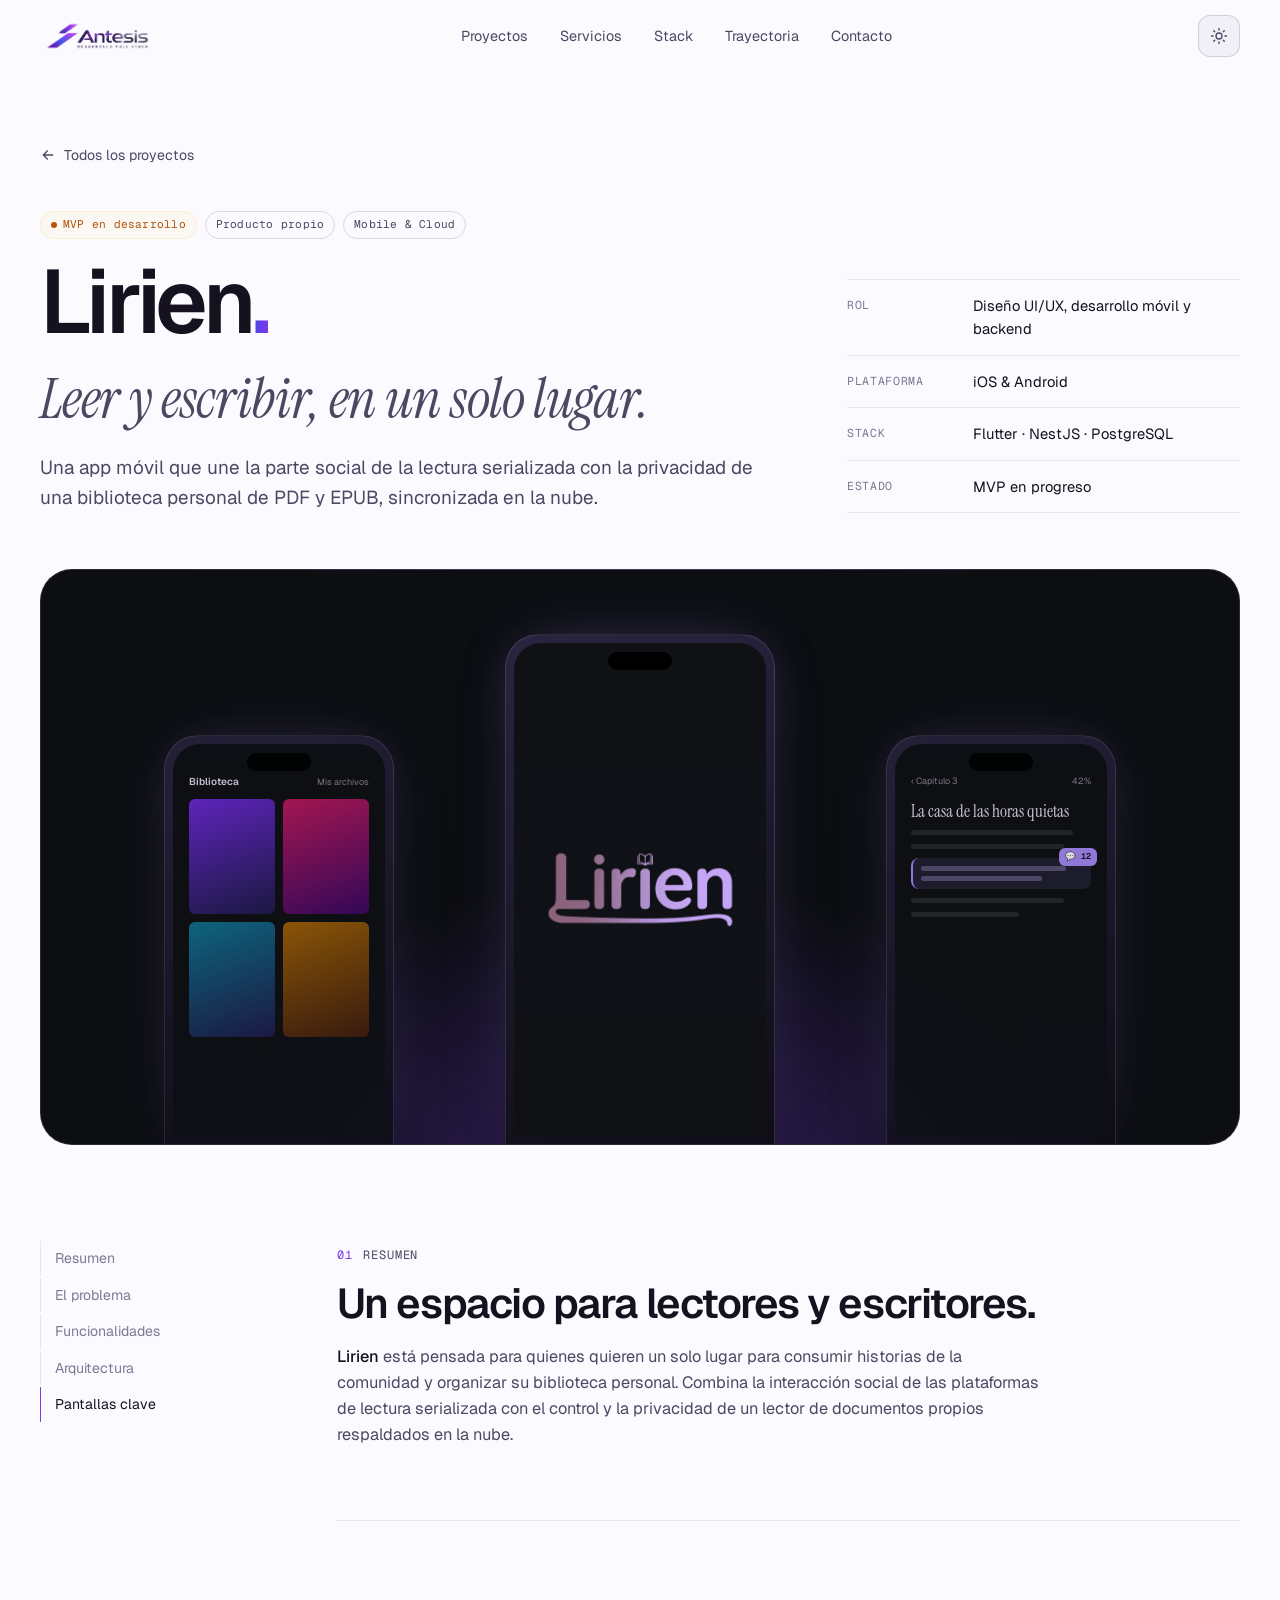
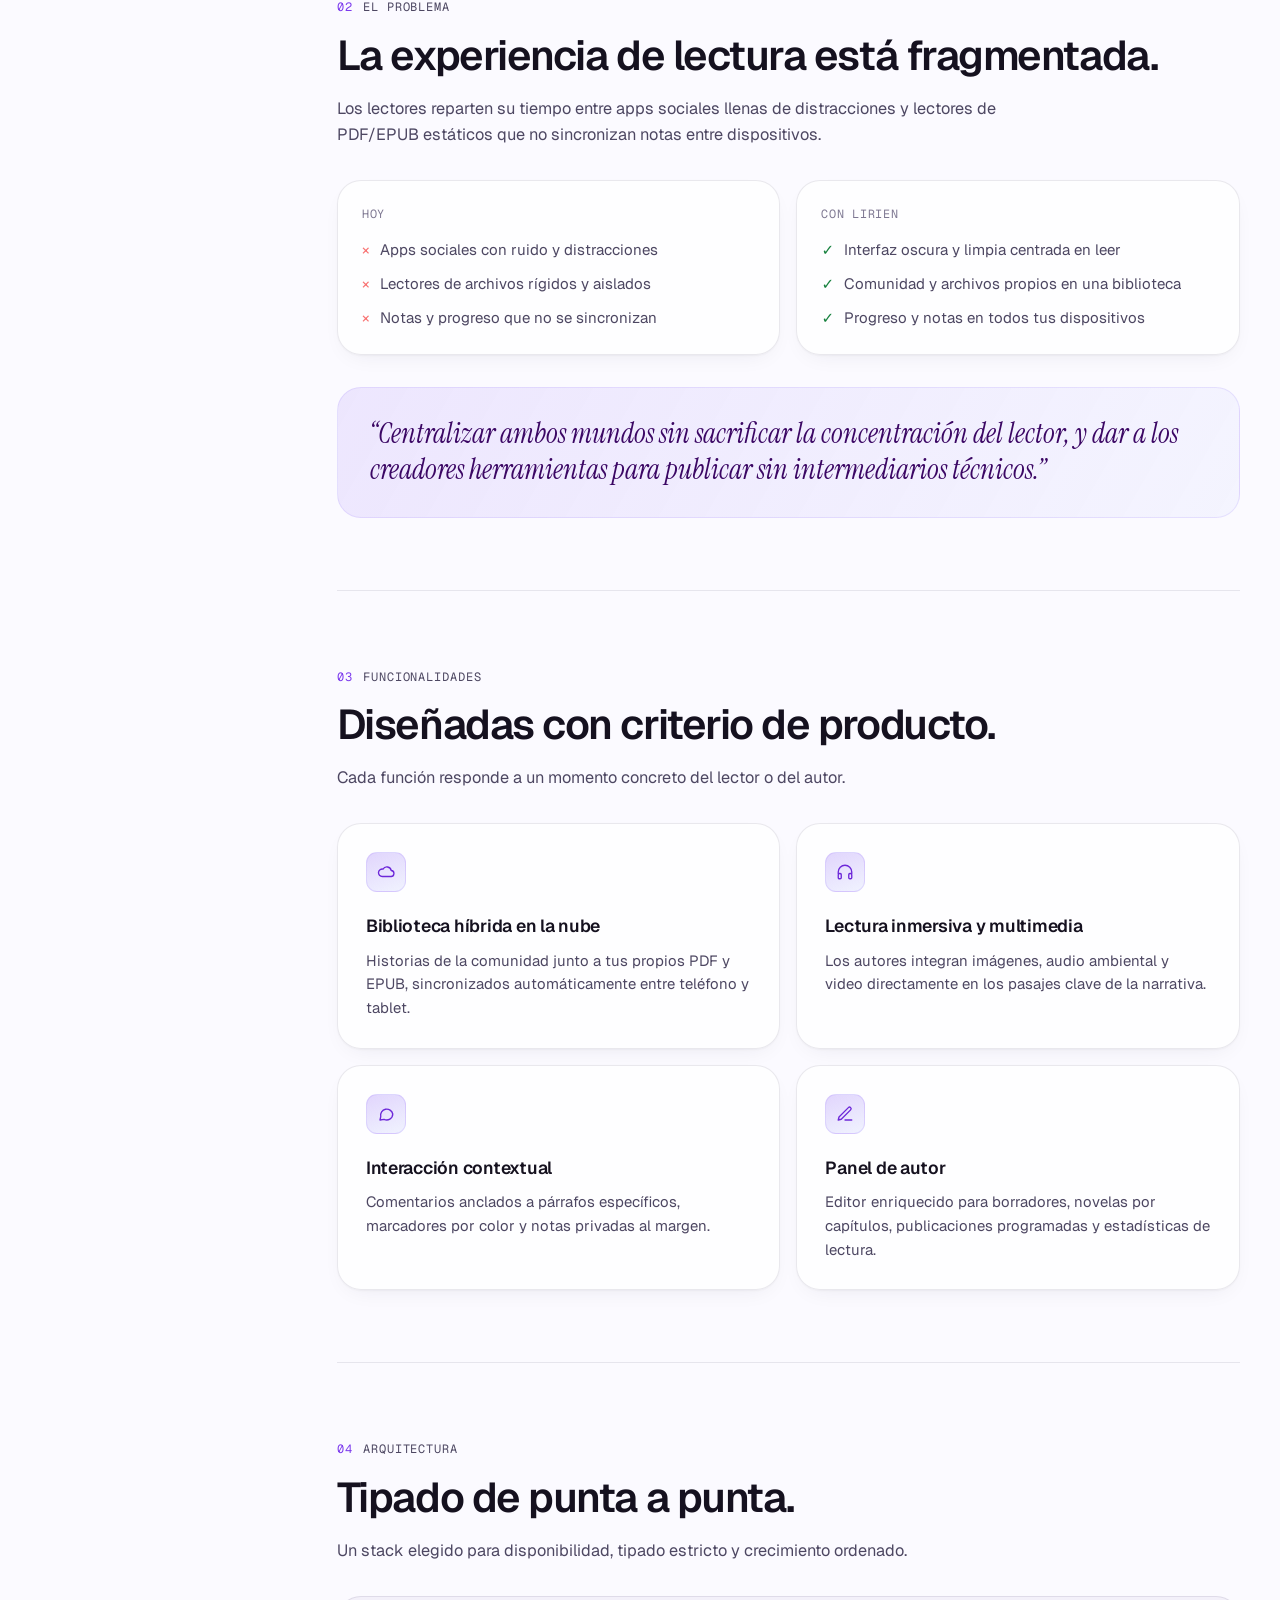
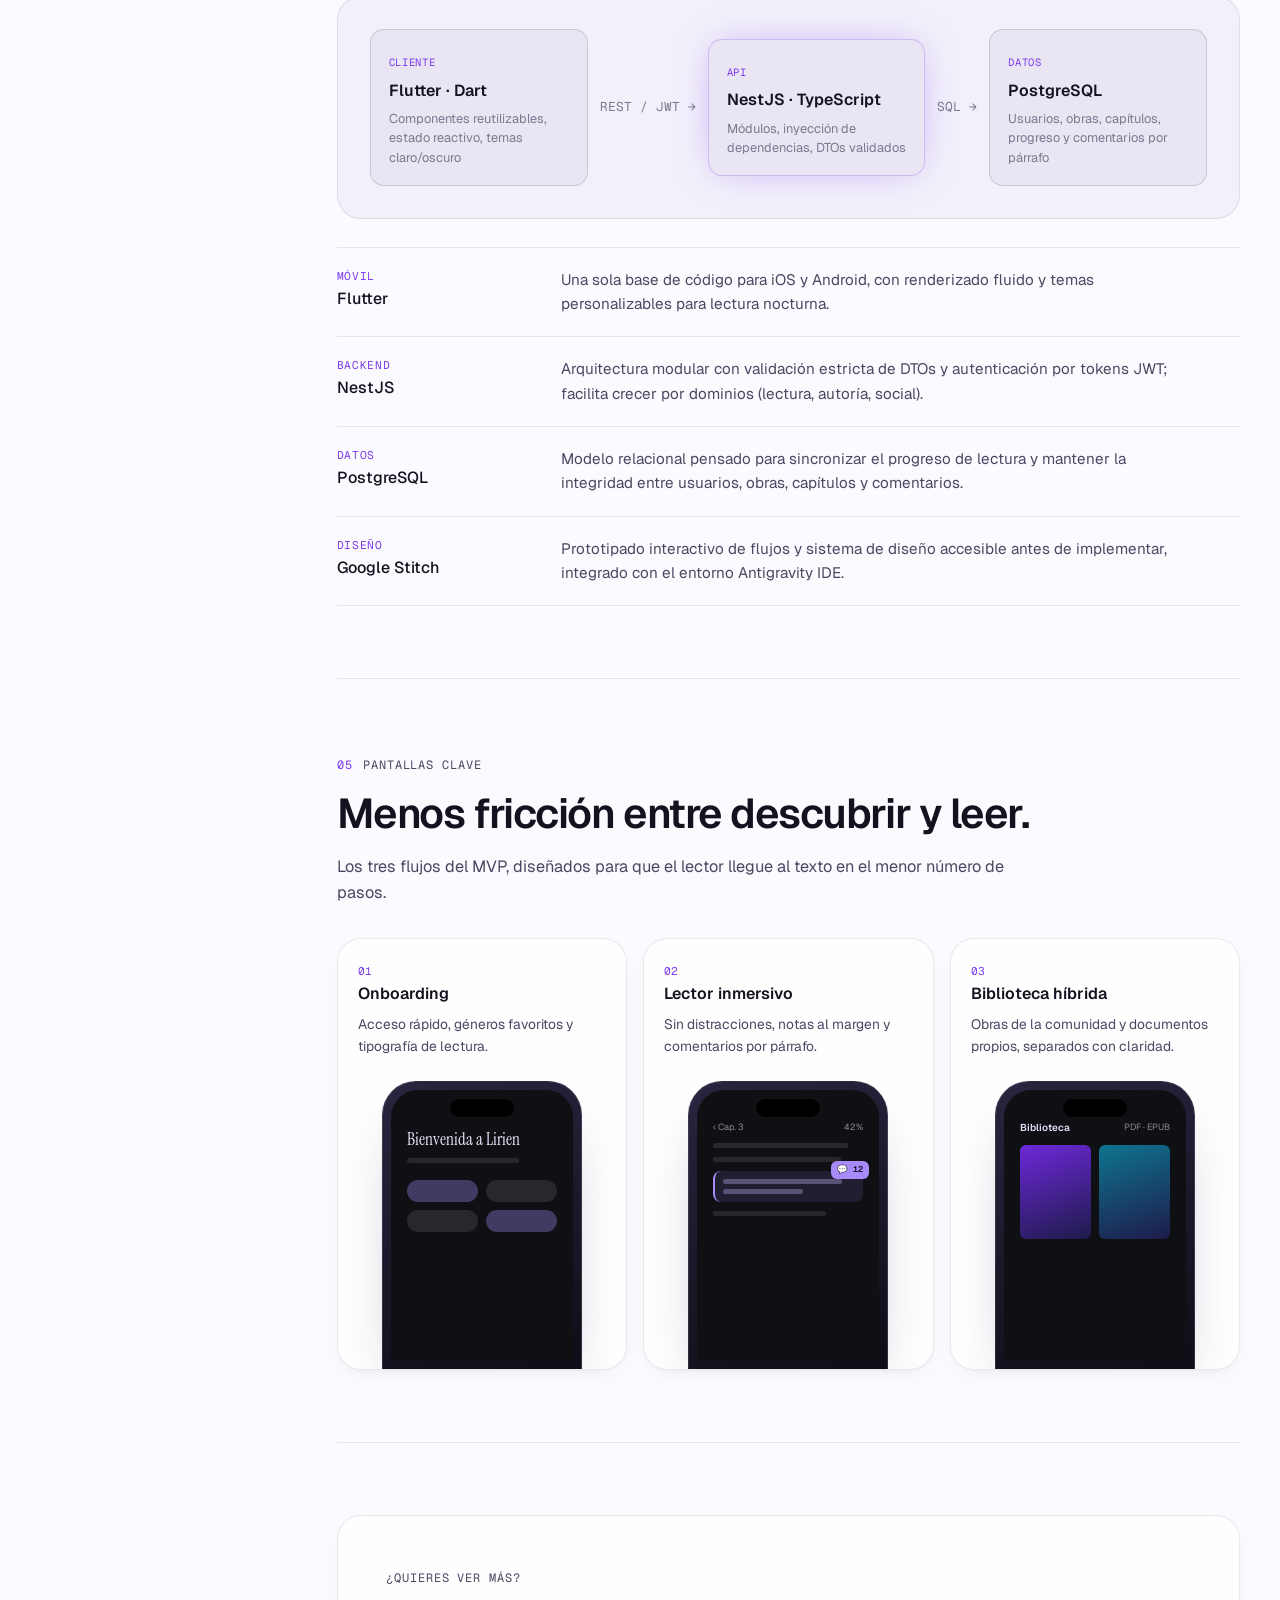
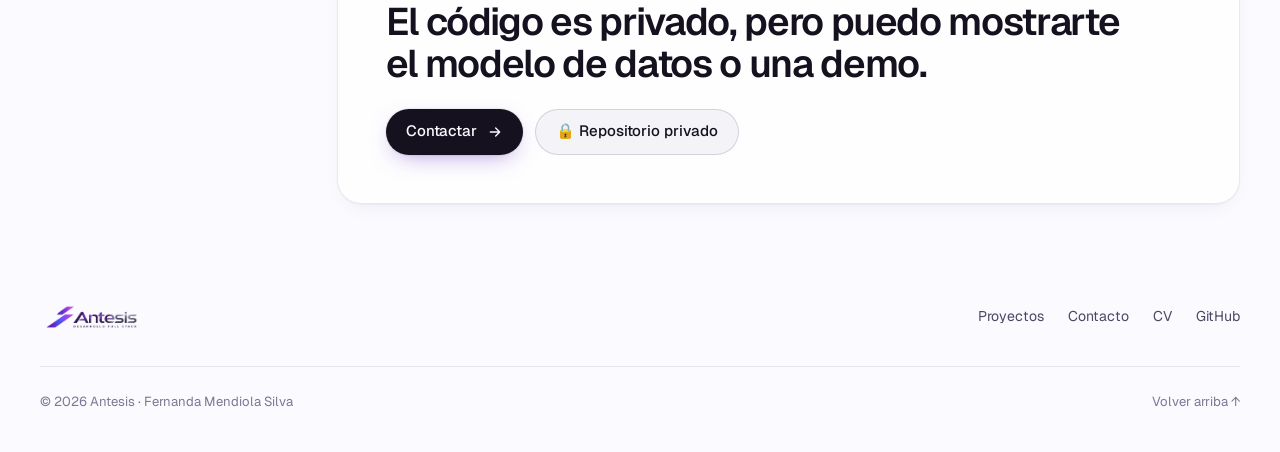
==== lirien.html @ 75ee923e "Portafolio Antesis: rediseño con modo claro/oscuro y case study de Lirien" ====
<!DOCTYPE html>
<html lang="es" class="no-js">
<head>
  <meta charset="UTF-8" />
  <meta name="viewport" content="width=device-width, initial-scale=1.0" />
  <title>Lirien — Case study | Fernanda Mendiola · Antesis</title>
  <meta name="description" content="Case study de Lirien: aplicación móvil en Flutter y NestJS para lectores y escritores, con biblioteca híbrida en la nube y lectura interactiva." />
  <meta name="theme-color" content="#08070c" />
  <meta name="color-scheme" content="dark light" />
  <link rel="icon" type="image/png" href="assets/img/logo-emblem.png" />
  <link rel="preconnect" href="https://fonts.googleapis.com" />
  <link rel="preconnect" href="https://fonts.gstatic.com" crossorigin />
  <link href="https://fonts.googleapis.com/css2?family=Geist:wght@300..700&family=Geist+Mono:wght@400;500&family=Instrument+Serif:ital@0;1&display=swap" rel="stylesheet" />
  <link rel="stylesheet" href="styles.css" />
  <script>
    (function () {
      var d = document.documentElement, t;
      d.classList.remove('no-js');
      try { t = localStorage.getItem('theme'); } catch (e) {}
      if (!t) t = window.matchMedia && matchMedia('(prefers-color-scheme: light)').matches ? 'light' : 'dark';
      d.setAttribute('data-theme', t);
    })();
  </script>
</head>
<body>
  <a href="#main" class="skip-link">Saltar al contenido</a>

  <div class="backdrop" aria-hidden="true">
    <div class="glow glow-1"></div>
    <div class="glow glow-2"></div>
    <div class="noise"></div>
  </div>

  <header class="nav" id="nav">
    <div class="container nav-inner">
      <a href="index.html" class="brand" aria-label="Antesis — inicio">
        <img class="logo-dark" src="antesis-logo-white.png" alt="Antesis · Desarrollo Full Stack" width="116" height="38" />
        <img class="logo-light" src="antesis-logo.png" alt="Antesis · Desarrollo Full Stack" width="116" height="38" />
      </a>
      <nav aria-label="Principal">
        <ul class="nav-links" id="navLinks">
          <li><a href="index.html#proyectos">Proyectos</a></li>
          <li><a href="index.html#servicios">Servicios</a></li>
          <li><a href="index.html#stack">Stack</a></li>
          <li><a href="index.html#trayectoria">Trayectoria</a></li>
          <li><a href="index.html#contacto">Contacto</a></li>
        </ul>
      </nav>
      <div class="nav-right">
        <button class="theme-btn" id="themeBtn" type="button" aria-label="Cambiar a modo claro" title="Cambiar tema">
          <svg class="i-moon" viewBox="0 0 24 24" fill="none" stroke="currentColor" stroke-width="1.8" stroke-linecap="round" stroke-linejoin="round"><path d="M21 12.8A9 9 0 1 1 11.2 3a7 7 0 0 0 9.8 9.8z"/></svg>
          <svg class="i-sun" viewBox="0 0 24 24" fill="none" stroke="currentColor" stroke-width="1.8" stroke-linecap="round" stroke-linejoin="round"><circle cx="12" cy="12" r="4"/><path d="M12 2v2M12 20v2M4.9 4.9l1.4 1.4M17.7 17.7l1.4 1.4M2 12h2M20 12h2M4.9 19.1l1.4-1.4M17.7 6.3l1.4-1.4"/></svg>
        </button>
        <button class="menu-btn" id="menuBtn" aria-label="Abrir menú" aria-expanded="false" aria-controls="navLinks">
          <span></span><span></span>
        </button>
      </div>
    </div>
  </header>

  <main id="main">
    <!-- ============ CABECERA ============ -->
    <section class="container case-hero">
      <a href="index.html#proyectos" class="back reveal">
        <svg viewBox="0 0 24 24" fill="none" stroke="currentColor" stroke-width="2" stroke-linecap="round" stroke-linejoin="round"><path d="M19 12H5M11 6l-6 6 6 6"/></svg>
        Todos los proyectos
      </a>

      <div class="case-head">
        <div>
          <div class="case-chips reveal">
            <span class="chip wip">MVP en desarrollo</span>
            <span class="chip">Producto propio</span>
            <span class="chip">Mobile & Cloud</span>
          </div>
          <h1 class="reveal" style="--d:.08s">Lirien<span class="grad-text">.</span><br /><span class="serif" style="font-size:.62em;color:var(--text-2)">Leer y escribir, en un solo lugar.</span></h1>
          <p class="lead reveal" style="--d:.16s">
            Una app móvil que une la parte social de la lectura serializada con la privacidad de una biblioteca personal de PDF y EPUB, sincronizada en la nube.
          </p>
        </div>

        <dl class="meta-list reveal" style="--d:.2s">
          <div><dt>Rol</dt><dd>Diseño UI/UX, desarrollo móvil y backend</dd></div>
          <div><dt>Plataforma</dt><dd>iOS & Android</dd></div>
          <div><dt>Stack</dt><dd>Flutter · NestJS · PostgreSQL</dd></div>
          <div><dt>Estado</dt><dd>MVP en progreso</dd></div>
        </dl>
      </div>

      <!-- Portada con pantallas -->
      <div class="case-cover reveal" aria-hidden="true">
        <div class="phone side">
          <div class="phone-screen">
            <div class="ps-head"><b>Biblioteca</b><span>Mis archivos</span></div>
            <div class="ps-grid">
              <div class="ps-book b1"></div><div class="ps-book b2"></div>
              <div class="ps-book b3"></div><div class="ps-book b4"></div>
            </div>
          </div>
        </div>
        <div class="phone center">
          <div class="phone-screen" style="padding:0">
            <img src="lirien-logo.jpg" alt="" class="ps-logo" />
          </div>
        </div>
        <div class="phone side">
          <div class="phone-screen">
            <div class="ps-head"><span>‹ Capítulo 3</span><span>42%</span></div>
            <div class="ps-title">La casa de las horas quietas</div>
            <div class="ps-line w90"></div><div class="ps-line w85"></div>
            <div class="ps-hl"><span class="ps-bubble">💬 12</span><div class="ps-line w90"></div><div class="ps-line w75"></div></div>
            <div class="ps-line w85"></div><div class="ps-line w60"></div>
          </div>
        </div>
      </div>
    </section>

    <!-- ============ CUERPO ============ -->
    <div class="container case-body">
      <nav class="toc" aria-label="Contenido del case study">
        <a href="#resumen">Resumen</a>
        <a href="#problema">El problema</a>
        <a href="#funcionalidades">Funcionalidades</a>
        <a href="#arquitectura">Arquitectura</a>
        <a href="#pantallas">Pantallas clave</a>
      </nav>

      <div>
        <section id="resumen" class="chapter reveal">
          <span class="eyebrow"><span class="idx">01</span> Resumen</span>
          <h2>Un espacio para lectores y escritores.</h2>
          <p>
            <strong>Lirien</strong> está pensada para quienes quieren un solo lugar para consumir historias de la comunidad y organizar su biblioteca personal. Combina la interacción social de las plataformas de lectura serializada con el control y la privacidad de un lector de documentos propios respaldados en la nube.
          </p>
        </section>

        <section id="problema" class="chapter reveal">
          <span class="eyebrow"><span class="idx">02</span> El problema</span>
          <h2>La experiencia de lectura está fragmentada.</h2>
          <p>
            Los lectores reparten su tiempo entre apps sociales llenas de distracciones y lectores de PDF/EPUB estáticos que no sincronizan notas entre dispositivos.
          </p>
          <div class="split">
            <div class="card">
              <h4>Hoy</h4>
              <ul>
                <li>Apps sociales con ruido y distracciones</li>
                <li>Lectores de archivos rígidos y aislados</li>
                <li>Notas y progreso que no se sincronizan</li>
              </ul>
            </div>
            <div class="card good">
              <h4>Con Lirien</h4>
              <ul>
                <li>Interfaz oscura y limpia centrada en leer</li>
                <li>Comunidad y archivos propios en una biblioteca</li>
                <li>Progreso y notas en todos tus dispositivos</li>
              </ul>
            </div>
          </div>
          <div class="quote">“Centralizar ambos mundos sin sacrificar la concentración del lector, y dar a los creadores herramientas para publicar sin intermediarios técnicos.”</div>
        </section>

        <section id="funcionalidades" class="chapter reveal">
          <span class="eyebrow"><span class="idx">03</span> Funcionalidades</span>
          <h2>Diseñadas con criterio de producto.</h2>
          <p>Cada función responde a un momento concreto del lector o del autor.</p>
          <div class="features">
            <article class="card feature">
              <span class="ico"><svg viewBox="0 0 24 24" fill="none" stroke="currentColor" stroke-width="1.8" stroke-linecap="round" stroke-linejoin="round"><path d="M7 18a5 5 0 1 1 1-9.9A6 6 0 0 1 19 10a4 4 0 0 1-1 8H7z"/></svg></span>
              <h3>Biblioteca híbrida en la nube</h3>
              <p>Historias de la comunidad junto a tus propios PDF y EPUB, sincronizados automáticamente entre teléfono y tablet.</p>
            </article>
            <article class="card feature">
              <span class="ico"><svg viewBox="0 0 24 24" fill="none" stroke="currentColor" stroke-width="1.8" stroke-linecap="round" stroke-linejoin="round"><path d="M3 14v-2a9 9 0 0 1 18 0v2"/><rect x="3" y="14" width="4" height="7" rx="1.5"/><rect x="17" y="14" width="4" height="7" rx="1.5"/></svg></span>
              <h3>Lectura inmersiva y multimedia</h3>
              <p>Los autores integran imágenes, audio ambiental y video directamente en los pasajes clave de la narrativa.</p>
            </article>
            <article class="card feature">
              <span class="ico"><svg viewBox="0 0 24 24" fill="none" stroke="currentColor" stroke-width="1.8" stroke-linecap="round" stroke-linejoin="round"><path d="M21 12a8 8 0 0 1-11.6 7.1L4 20l1-4.6A8 8 0 1 1 21 12z"/></svg></span>
              <h3>Interacción contextual</h3>
              <p>Comentarios anclados a párrafos específicos, marcadores por color y notas privadas al margen.</p>
            </article>
            <article class="card feature">
              <span class="ico"><svg viewBox="0 0 24 24" fill="none" stroke="currentColor" stroke-width="1.8" stroke-linecap="round" stroke-linejoin="round"><path d="M12 20h9M16.5 3.5a2.1 2.1 0 0 1 3 3L7 19l-4 1 1-4z"/></svg></span>
              <h3>Panel de autor</h3>
              <p>Editor enriquecido para borradores, novelas por capítulos, publicaciones programadas y estadísticas de lectura.</p>
            </article>
          </div>
        </section>

        <section id="arquitectura" class="chapter reveal">
          <span class="eyebrow"><span class="idx">04</span> Arquitectura</span>
          <h2>Tipado de punta a punta.</h2>
          <p>Un stack elegido para disponibilidad, tipado estricto y crecimiento ordenado.</p>

          <div class="arch">
            <div class="layer">
              <small>Cliente</small>
              <b>Flutter · Dart</b>
              <span>Componentes reutilizables, estado reactivo, temas claro/oscuro</span>
            </div>
            <div class="arrow">REST / JWT</div>
            <div class="layer core">
              <small>API</small>
              <b>NestJS · TypeScript</b>
              <span>Módulos, inyección de dependencias, DTOs validados</span>
            </div>
            <div class="arrow">SQL</div>
            <div class="layer">
              <small>Datos</small>
              <b>PostgreSQL</b>
              <span>Usuarios, obras, capítulos, progreso y comentarios por párrafo</span>
            </div>
          </div>

          <div class="decisions">
            <div class="decision">
              <b><small>Móvil</small>Flutter</b>
              <p>Una sola base de código para iOS y Android, con renderizado fluido y temas personalizables para lectura nocturna.</p>
            </div>
            <div class="decision">
              <b><small>Backend</small>NestJS</b>
              <p>Arquitectura modular con validación estricta de DTOs y autenticación por tokens JWT; facilita crecer por dominios (lectura, autoría, social).</p>
            </div>
            <div class="decision">
              <b><small>Datos</small>PostgreSQL</b>
              <p>Modelo relacional pensado para sincronizar el progreso de lectura y mantener la integridad entre usuarios, obras, capítulos y comentarios.</p>
            </div>
            <div class="decision">
              <b><small>Diseño</small>Google Stitch</b>
              <p>Prototipado interactivo de flujos y sistema de diseño accesible antes de implementar, integrado con el entorno Antigravity IDE.</p>
            </div>
          </div>
        </section>

        <section id="pantallas" class="chapter reveal">
          <span class="eyebrow"><span class="idx">05</span> Pantallas clave</span>
          <h2>Menos fricción entre descubrir y leer.</h2>
          <p>Los tres flujos del MVP, diseñados para que el lector llegue al texto en el menor número de pasos.</p>

          <div class="screens">
            <article class="card screen">
              <span class="num">01</span>
              <h3>Onboarding</h3>
              <p>Acceso rápido, géneros favoritos y tipografía de lectura.</p>
              <div class="phone" aria-hidden="true">
                <div class="phone-screen">
                  <div class="ps-title" style="margin-top:10px">Bienvenida a Lirien</div>
                  <div class="ps-line w75"></div>
                  <div class="ps-grid" style="margin-top:8px">
                    <div class="ps-line" style="height:22px;border-radius:11px;background:rgba(167,139,250,.35)"></div>
                    <div class="ps-line" style="height:22px;border-radius:11px"></div>
                    <div class="ps-line" style="height:22px;border-radius:11px"></div>
                    <div class="ps-line" style="height:22px;border-radius:11px;background:rgba(167,139,250,.35)"></div>
                  </div>
                </div>
              </div>
            </article>
            <article class="card screen">
              <span class="num">02</span>
              <h3>Lector inmersivo</h3>
              <p>Sin distracciones, notas al margen y comentarios por párrafo.</p>
              <div class="phone" aria-hidden="true">
                <div class="phone-screen">
                  <div class="ps-head"><span>‹ Cap. 3</span><span>42%</span></div>
                  <div class="ps-line w90"></div><div class="ps-line w85"></div>
                  <div class="ps-hl"><span class="ps-bubble">💬 12</span><div class="ps-line w90"></div><div class="ps-line w60"></div></div>
                  <div class="ps-line w75"></div>
                </div>
              </div>
            </article>
            <article class="card screen">
              <span class="num">03</span>
              <h3>Biblioteca híbrida</h3>
              <p>Obras de la comunidad y documentos propios, separados con claridad.</p>
              <div class="phone" aria-hidden="true">
                <div class="phone-screen">
                  <div class="ps-head"><b>Biblioteca</b><span>PDF · EPUB</span></div>
                  <div class="ps-grid">
                    <div class="ps-book b1"></div><div class="ps-book b3"></div>
                  </div>
                </div>
              </div>
            </article>
          </div>
        </section>

        <div class="card next-project reveal">
          <div>
            <span class="eyebrow">¿Quieres ver más?</span>
            <h2>El código es privado, pero puedo mostrarte<br />el modelo de datos o una demo.</h2>
          </div>
          <div class="hero-actions" style="margin-top:0">
            <a href="index.html#contacto" class="btn btn-primary">
              Contactar
              <svg class="arrow" viewBox="0 0 24 24" fill="none" stroke="currentColor" stroke-width="2" stroke-linecap="round" stroke-linejoin="round"><path d="M5 12h14M13 6l6 6-6 6"/></svg>
            </a>
            <span class="btn btn-ghost" style="cursor:default" title="El repositorio de Lirien es privado">🔒 Repositorio privado</span>
          </div>
        </div>
      </div>
    </div>
  </main>

  <footer class="container footer">
    <div class="footer-top">
      <img class="logo-dark" src="antesis-logo-white.png" alt="Antesis" width="103" height="34" />
      <img class="logo-light" src="antesis-logo.png" alt="Antesis" width="103" height="34" />
      <nav class="footer-nav" aria-label="Pie de página">
        <a href="index.html#proyectos">Proyectos</a>
        <a href="index.html#contacto">Contacto</a>
        <a href="CV-Fernanda-Mendiola.pdf" target="_blank" rel="noopener">CV</a>
        <a href="https://github.com/fer161" target="_blank" rel="noopener">GitHub</a>
      </nav>
    </div>
    <div class="footer-bottom">
      <span>© <span data-year>2026</span> Antesis · Fernanda Mendiola Silva</span>
      <a href="#main" class="to-top">Volver arriba ↑</a>
    </div>
  </footer>

  <script src="app.js" defer></script>
</body>
</html>
---- styles.css ----
/* ==========================================================================
   ANTESIS — Fernanda Mendiola Silva
   Sistema visual v2 · Oscuro editorial · Violeta / Índigo de marca
   ========================================================================== */

/* Tokens de color — tema oscuro (por defecto).
   Las vitrinas (.project-visual, .hero-visual, .case-cover) siempre usan el tema oscuro. */
:root,
.project-visual, .hero-visual, .case-cover {
  color-scheme: dark;
  --bg: #08070c;
  --bg-2: #0d0b14;
  --surface: rgba(255, 255, 255, 0.025);
  --surface-2: rgba(255, 255, 255, 0.045);
  --surface-hover: rgba(255, 255, 255, 0.08);
  --surface-solid: #110e19;
  --panel: rgba(17, 14, 25, 0.95);
  --border: rgba(255, 255, 255, 0.07);
  --border-2: rgba(255, 255, 255, 0.12);
  --border-hover: rgba(255, 255, 255, 0.2);
  --text: #f3f1f8;
  --text-2: #a7a1b6;
  --text-3: #6d677b;
  --violet: #a78bfa;
  --green: #4ade80;
  --amber: #fcd34d;
  --icon: #ddd6fe;
  --grad-text: linear-gradient(100deg, #c4b5fd 0%, #818cf8 45%, #e9d5ff 100%);
  --grid-line: rgba(255, 255, 255, 0.035);
  --glow-opacity: 0.55;
  --nav-bg: rgba(8, 7, 12, 0.72);
  --menu-bg: rgba(17, 14, 25, 0.96);
  --form-bg: rgba(8, 7, 12, 0.55);
  --input-bg: rgba(255, 255, 255, 0.03);
  --input-bg-focus: rgba(255, 255, 255, 0.05);
  --well: rgba(0, 0, 0, 0.3);
  --quote: #ede9fe;
  --contact-bg: var(--bg-2);
  --contact-glow-1: rgba(124, 58, 237, 0.28);
  --contact-glow-2: rgba(79, 108, 247, 0.18);
  --shadow-card: none;
}
.project-visual, .hero-visual, .case-cover { color: var(--text); }

/* Tema claro */
:root[data-theme="light"] {
  color-scheme: light;
  --bg: #fbfaff;
  --bg-2: #f3f0fa;
  --surface: rgba(255, 255, 255, 0.7);
  --surface-2: rgba(40, 20, 80, 0.045);
  --surface-hover: rgba(40, 20, 80, 0.08);
  --surface-solid: #ffffff;
  --panel: #ffffff;
  --border: rgba(30, 16, 60, 0.09);
  --border-2: rgba(30, 16, 60, 0.15);
  --border-hover: rgba(30, 16, 60, 0.28);
  --text: #15111f;
  --text-2: #4d4762;
  --text-3: #7e7892;
  --violet: #7c3aed;
  --green: #15803d;
  --amber: #b45309;
  --icon: #6d28d9;
  --grad-text: linear-gradient(100deg, #6d28d9 0%, #4f46e5 50%, #9333ea 100%);
  --grid-line: rgba(60, 30, 120, 0.06);
  --glow-opacity: 0.16;
  --nav-bg: rgba(251, 250, 255, 0.78);
  --menu-bg: rgba(255, 255, 255, 0.97);
  --form-bg: rgba(255, 255, 255, 0.8);
  --input-bg: #ffffff;
  --input-bg-focus: #ffffff;
  --well: rgba(255, 255, 255, 0.85);
  --quote: #3b0764;
  --contact-bg: #f6f3fd;
  --contact-glow-1: rgba(124, 58, 237, 0.14);
  --contact-glow-2: rgba(79, 108, 247, 0.1);
  --shadow-card: 0 1px 2px rgba(30, 16, 60, 0.04), 0 8px 24px -12px rgba(30, 16, 60, 0.1);
}

:root {
  /* Marca (tomada del logo Antesis) */
  --violet-strong: #8b5cf6;
  --indigo: #6366f1;
  --magenta: #c084fc;
  --grad: linear-gradient(120deg, #7c3aed 0%, #4f6cf7 45%, #c084fc 100%);

  /* Tipografía */
  --font: 'Geist', ui-sans-serif, system-ui, -apple-system, 'Segoe UI', sans-serif;
  --font-mono: 'Geist Mono', ui-monospace, 'SFMono-Regular', Menlo, monospace;
  --font-serif: 'Instrument Serif', Georgia, serif;

  /* Formas */
  --r-sm: 10px;
  --r: 16px;
  --r-lg: 24px;
  --r-pill: 999px;

  --ease: cubic-bezier(0.16, 1, 0.3, 1);
  --container: 1200px;
  --gutter: clamp(16px, 4vw, 32px);
}

/* ==========================================================================
   Base
   ========================================================================== */

*, *::before, *::after { box-sizing: border-box; margin: 0; padding: 0; }

html {
  scroll-behavior: smooth;
  scroll-padding-top: 96px;
  -webkit-text-size-adjust: 100%;
  background: var(--bg);
}

body {
  transition: background-color .3s ease, color .3s ease;
  font-family: var(--font);
  font-size: 16px;
  line-height: 1.6;
  color: var(--text);
  background: var(--bg);
  overflow-x: hidden;
  -webkit-font-smoothing: antialiased;
  -moz-osx-font-smoothing: grayscale;
  text-rendering: optimizeLegibility;
}

::selection { background: rgba(139, 92, 246, 0.35); color: #fff; }

a { color: inherit; text-decoration: none; }
img, svg { display: block; max-width: 100%; }
button { font: inherit; color: inherit; background: none; border: 0; cursor: pointer; }
ul { list-style: none; }

:focus-visible {
  outline: 2px solid var(--violet);
  outline-offset: 3px;
  border-radius: 6px;
}

.container {
  width: 100%;
  max-width: calc(var(--container) + var(--gutter) * 2);
  margin-inline: auto;
  padding-inline: var(--gutter);
}

.skip-link {
  position: absolute; left: 16px; top: -60px; z-index: 200;
  padding: 10px 16px; border-radius: var(--r-sm);
  background: var(--text); color: var(--bg); font-weight: 600;
}
.skip-link:focus { top: 16px; }

/* ==========================================================================
   Fondo
   ========================================================================== */

.backdrop {
  position: fixed; inset: 0; z-index: -1; pointer-events: none; overflow: hidden;
}
.backdrop::before {
  /* retícula técnica que se desvanece */
  content: ''; position: absolute; inset: 0;
  background-image:
    linear-gradient(var(--grid-line) 1px, transparent 1px),
    linear-gradient(90deg, var(--grid-line) 1px, transparent 1px);
  background-size: 64px 64px;
  mask-image: radial-gradient(ellipse 80% 60% at 50% 0%, #000 30%, transparent 75%);
  -webkit-mask-image: radial-gradient(ellipse 80% 60% at 50% 0%, #000 30%, transparent 75%);
}
.backdrop .glow {
  position: absolute; border-radius: 50%; filter: blur(110px); opacity: var(--glow-opacity);
}
.backdrop .glow-1 { width: 620px; height: 420px; top: -220px; left: 50%; transform: translateX(-60%); background: #5b21b6; }
.backdrop .glow-2 { width: 420px; height: 320px; top: -120px; right: -140px; background: #3730a3; opacity: 0.4; }
.backdrop .noise {
  position: absolute; inset: 0; opacity: 0.035; mix-blend-mode: overlay;
  background-image: url("data:image/svg+xml,%3Csvg xmlns='http://www.w3.org/2000/svg' width='160' height='160'%3E%3Cfilter id='n'%3E%3CfeTurbulence type='fractalNoise' baseFrequency='0.9' numOctaves='3' stitchTiles='stitch'/%3E%3C/filter%3E%3Crect width='100%25' height='100%25' filter='url(%23n)'/%3E%3C/svg%3E");
}

/* ==========================================================================
   Utilidades tipográficas
   ========================================================================== */

.mono { font-family: var(--font-mono); }
.serif { font-family: var(--font-serif); font-style: italic; font-weight: 400; letter-spacing: -0.01em; }
.grad-text {
  background: var(--grad-text);
  -webkit-background-clip: text; background-clip: text;
  color: transparent;
}

.eyebrow {
  display: inline-flex; align-items: center; gap: 10px;
  font-family: var(--font-mono); font-size: 12px; letter-spacing: 0.08em;
  text-transform: uppercase; color: var(--text-2);
}
.eyebrow .idx { color: var(--violet); }

.section { padding-block: clamp(80px, 10vw, 120px); position: relative; }

.section-head {
  display: flex; align-items: flex-end; justify-content: space-between;
  gap: 32px; flex-wrap: wrap; margin-bottom: 56px;
}
.section-head h2 {
  font-size: clamp(2.1rem, 5vw, 3.4rem);
  line-height: 1.04; letter-spacing: -0.035em; font-weight: 600;
  margin-top: 16px; max-width: 16ch;
}
.section-head p.lead {
  color: var(--text-2); max-width: 42ch; font-size: 1.02rem;
}

/* ==========================================================================
   Botones
   ========================================================================== */

.btn {
  --h: 46px;
  display: inline-flex; align-items: center; justify-content: center; gap: 10px;
  height: var(--h); padding: 0 20px; border-radius: var(--r-pill);
  font-size: 0.94rem; font-weight: 500; letter-spacing: -0.005em;
  white-space: nowrap;
  transition: transform .25s var(--ease), background .25s var(--ease), border-color .25s var(--ease), box-shadow .25s var(--ease), color .25s;
}
.btn svg { width: 16px; height: 16px; transition: transform .25s var(--ease); }
.btn:hover svg.arrow { transform: translateX(3px); }

.btn-primary {
  background: var(--text); color: var(--bg);
  box-shadow: 0 0 0 1px rgba(255,255,255,0.1), 0 8px 30px -8px rgba(167, 139, 250, 0.55);
}
.btn-primary:hover { transform: translateY(-1px); box-shadow: 0 0 0 1px rgba(255,255,255,0.2), 0 12px 40px -8px rgba(167, 139, 250, 0.75); }

.btn-ghost {
  background: var(--surface-2); border: 1px solid var(--border-2); color: var(--text);
}
.btn-ghost:hover { background: var(--surface-hover); border-color: var(--border-hover); }

.btn-link {
  height: auto; padding: 0; color: var(--text-2); border-radius: 4px;
}
.btn-link:hover { color: var(--text); }

.btn-sm { --h: 38px; padding: 0 16px; font-size: 0.875rem; }

/* ==========================================================================
   Navegación
   ========================================================================== */

.nav {
  position: fixed; top: 0; inset-inline: 0; z-index: 100;
  transition: background .3s var(--ease), border-color .3s var(--ease), backdrop-filter .3s;
  border-bottom: 1px solid transparent;
}
.nav.is-scrolled {
  background: var(--nav-bg);
  backdrop-filter: saturate(160%) blur(16px);
  -webkit-backdrop-filter: saturate(160%) blur(16px);
  border-bottom-color: var(--border);
}
.nav-inner {
  height: 72px; display: flex; align-items: center; justify-content: space-between; gap: 24px;
}
.brand { display: flex; align-items: center; flex-shrink: 0; }
.brand img { height: 38px; width: auto; }

.nav-links { display: flex; align-items: center; gap: 4px; }
.nav-links a {
  font-size: 0.9rem; color: var(--text-2); padding: 8px 14px; border-radius: var(--r-pill);
  transition: color .2s, background .2s;
}
.nav-links a:hover, .nav-links a.is-active { color: var(--text); background: var(--surface-2); }

.nav-right { display: flex; align-items: center; gap: 12px; }

.status {
  display: inline-flex; align-items: center; gap: 8px;
  font-size: 0.8rem; color: var(--text-2);
}
.status-dot {
  width: 8px; height: 8px; border-radius: 50%; background: var(--green); position: relative; flex-shrink: 0;
  box-shadow: 0 0 12px rgba(74, 222, 128, 0.7);
}
.status-dot::after {
  content: ''; position: absolute; inset: -4px; border-radius: 50%;
  border: 1px solid var(--green); opacity: 0; animation: ping 2.4s var(--ease) infinite;
}
@keyframes ping { 0% { transform: scale(.6); opacity: .8; } 100% { transform: scale(1.8); opacity: 0; } }

.menu-btn {
  display: none; width: 42px; height: 42px; border-radius: 12px;
  border: 1px solid var(--border-2); background: var(--surface-2);
  align-items: center; justify-content: center; flex-direction: column; gap: 5px;
}
.menu-btn span { width: 16px; height: 1.5px; background: var(--text); border-radius: 2px; transition: transform .3s var(--ease); }
.nav.is-open .menu-btn span:first-child { transform: translateY(3.25px) rotate(45deg); }
.nav.is-open .menu-btn span:last-child { transform: translateY(-3.25px) rotate(-45deg); }

/* ==========================================================================
   Hero
   ========================================================================== */

.hero {
  padding-top: clamp(130px, 18vh, 180px);
  padding-bottom: clamp(64px, 10vw, 110px);
  display: grid; grid-template-columns: minmax(0, 1.1fr) minmax(0, 0.9fr);
  gap: clamp(40px, 6vw, 80px); align-items: center;
}

.pill {
  display: inline-flex; align-items: center; gap: 10px;
  padding: 6px 14px 6px 8px; border-radius: var(--r-pill);
  background: var(--surface-2); border: 1px solid var(--border-2);
  font-size: 0.82rem; color: var(--text-2);
}
.pill .tag {
  padding: 2px 8px; border-radius: var(--r-pill); font-size: 0.72rem; font-weight: 600;
  background: rgba(74, 222, 128, 0.12); color: var(--green); letter-spacing: 0.02em;
}

.hero h1 {
  margin-top: 0;
  font-size: clamp(2.5rem, 5.4vw, 4.35rem);
  line-height: 0.98; letter-spacing: -0.045em; font-weight: 600;
}
.hero h1 .serif { font-size: 1.08em; letter-spacing: -0.02em; }

.hero-sub {
  margin-top: 28px; max-width: 52ch; color: var(--text-2); font-size: clamp(1rem, 1.4vw, 1.12rem);
}
.hero-sub strong { color: var(--text); font-weight: 500; }

.hero-actions { margin-top: 36px; display: flex; flex-wrap: wrap; align-items: center; gap: 12px; }
.hero-actions .btn-link { margin-left: 8px; }

/* Código del hero */
.hero-visual { position: relative; }

.window {
  position: relative;
  background: linear-gradient(180deg, rgba(23, 19, 34, 0.92), rgba(13, 11, 20, 0.96));
  border: 1px solid var(--border-2); border-radius: var(--r-lg);
  box-shadow: 0 40px 100px -30px rgba(91, 33, 182, 0.55), 0 0 0 1px rgba(255,255,255,0.02) inset;
  overflow: hidden;
}
.window::before {
  content: ''; position: absolute; inset: 0 0 auto 0; height: 1px;
  background: linear-gradient(90deg, transparent, rgba(196, 181, 253, 0.6), transparent);
}
.window-bar {
  display: flex; align-items: center; gap: 16px; padding: 12px 16px;
  border-bottom: 1px solid var(--border);
}
.dots { display: flex; gap: 6px; }
.dots i { width: 10px; height: 10px; border-radius: 50%; background: rgba(255,255,255,0.12); }
.tabs { display: flex; gap: 4px; overflow: hidden; }
.code::-webkit-scrollbar { display: none; }
.tabs span {
  font-family: var(--font-mono); font-size: 0.72rem; color: var(--text-3);
  padding: 4px 10px; border-radius: 6px; white-space: nowrap;
}
.tabs span.on { color: var(--text); background: var(--surface-2); }

.code {
  font-family: var(--font-mono); font-size: clamp(0.72rem, 1.05vw, 0.82rem); line-height: 1.85;
  padding: 18px 0; counter-reset: ln; overflow-x: auto; scrollbar-width: none;
}
.code .l { display: block; padding: 0 20px 0 0; white-space: pre; }
.code .l::before {
  counter-increment: ln; content: counter(ln);
  display: inline-block; width: 44px; padding-right: 16px; text-align: right; color: rgba(255,255,255,0.18);
}
.code .l.hl { background: linear-gradient(90deg, rgba(139, 92, 246, 0.16), transparent 80%); box-shadow: inset 2px 0 0 var(--violet); }
.tk-k { color: #c4b5fd; }   /* keyword */
.tk-d { color: #f0abfc; }   /* decorator */
.tk-t { color: #93c5fd; }   /* type */
.tk-f { color: #e9e6f2; }   /* function */
.tk-s { color: #86efac; }   /* string */
.tk-c { color: #5f5a6e; font-style: italic; } /* comment */
.tk-p { color: #8e889e; }   /* punctuation */
.caret { display: inline-block; width: 7px; height: 1.1em; background: var(--violet); vertical-align: -2px; animation: blink 1.1s steps(1) infinite; }
@keyframes blink { 50% { opacity: 0; } }

.float-card {
  position: absolute; z-index: 2;
  background: var(--panel);
  backdrop-filter: blur(14px); -webkit-backdrop-filter: blur(14px);
  border: 1px solid var(--border-2); border-radius: 14px;
  padding: 12px 14px; font-size: 0.8rem;
  box-shadow: 0 20px 50px -20px rgba(0,0,0,0.8);
  animation: float 7s ease-in-out infinite;
}
.float-card small { display: block; font-family: var(--font-mono); font-size: 0.68rem; color: var(--text-3); letter-spacing: 0.04em; }
.float-card strong { font-weight: 500; }
.fc-1 { left: -32px; bottom: -48px; }
.fc-2 { right: -24px; top: -52px; animation-delay: -3.5s; }
.fc-row { display: flex; align-items: center; gap: 10px; }
.fc-badge {
  font-family: var(--font-mono); font-size: 0.7rem; padding: 2px 7px; border-radius: 6px;
  background: rgba(74, 222, 128, 0.12); color: var(--green);
}
@keyframes float { 0%, 100% { transform: translateY(0); } 50% { transform: translateY(-8px); } }

/* Métricas */
.stats {
  display: grid; grid-template-columns: repeat(4, 1fr);
  border-top: 1px solid var(--border); border-bottom: 1px solid var(--border);
}
.stat { padding: 28px 24px; border-left: 1px solid var(--border); }
.stat:first-child { border-left: 0; padding-left: 0; }
.stat b {
  display: block; font-size: clamp(1.8rem, 3.4vw, 2.5rem); font-weight: 500; letter-spacing: -0.04em; line-height: 1.1;
}
.stat > span { font-size: 0.86rem; color: var(--text-2); }

/* ==========================================================================
   Cinta de tecnologías
   ========================================================================== */

.marquee {
  overflow: hidden; padding: 28px 0;
  mask-image: linear-gradient(90deg, transparent, #000 12%, #000 88%, transparent);
  -webkit-mask-image: linear-gradient(90deg, transparent, #000 12%, #000 88%, transparent);
}
.marquee-track { display: flex; width: max-content; gap: 48px; animation: marquee 40s linear infinite; }
.marquee-track span {
  font-size: 1.05rem; color: var(--text-3); white-space: nowrap; display: inline-flex; align-items: center; gap: 48px;
}
.marquee-track span::after { content: '✦'; font-size: 0.7rem; color: rgba(167, 139, 250, 0.5); }
.marquee:hover .marquee-track { animation-play-state: paused; }
@keyframes marquee { to { transform: translateX(-50%); } }

/* ==========================================================================
   Proyectos
   ========================================================================== */

.filters {
  display: inline-flex; padding: 4px; gap: 2px; border-radius: var(--r-pill);
  background: var(--surface); border: 1px solid var(--border); flex-wrap: wrap;
}
.filter {
  padding: 8px 16px; border-radius: var(--r-pill); font-size: 0.86rem; color: var(--text-2); white-space: nowrap;
  transition: color .2s, background .2s;
}
.filter:hover { color: var(--text); }
.filter.is-active { background: var(--text); color: var(--bg); }

.projects { display: grid; gap: 24px; }

.card {
  position: relative; isolation: isolate;
  background: var(--surface); border: 1px solid var(--border); border-radius: var(--r-lg);
  box-shadow: var(--shadow-card);
  overflow: hidden;
  transition: border-color .4s var(--ease), transform .4s var(--ease), opacity .4s var(--ease);
}
.card::before {
  /* spotlight que sigue al cursor */
  content: ''; position: absolute; inset: 0; z-index: -1; opacity: 0; transition: opacity .4s;
  background: radial-gradient(600px circle at var(--mx, 50%) var(--my, 50%), rgba(139, 92, 246, 0.09), transparent 40%);
}
.card:hover { border-color: var(--border-2); }
.card:hover::before { opacity: 1; }
.card.is-hidden { display: none; }

.project {
  display: grid; grid-template-columns: minmax(0, 1fr) minmax(0, 1.05fr); min-height: 440px;
}
.project.reverse { grid-template-columns: minmax(0, 1.05fr) minmax(0, 1fr); }
.project.reverse .project-body { order: 2; }

.project-body {
  padding: clamp(28px, 4vw, 48px); display: flex; flex-direction: column;
}
.project-top {
  display: flex; align-items: center; justify-content: space-between; gap: 12px; flex-wrap: wrap;
  font-family: var(--font-mono); font-size: 0.74rem; letter-spacing: 0.06em; text-transform: uppercase; color: var(--text-3);
}
.project-top .num { color: var(--violet); }
.chip {
  display: inline-flex; align-items: center; gap: 6px;
  padding: 4px 10px; border-radius: var(--r-pill); font-family: var(--font-mono); font-size: 0.7rem;
  letter-spacing: 0.02em; text-transform: none;
  border: 1px solid var(--border-2); color: var(--text-2);
}
.chip.live { color: var(--green); border-color: rgba(74, 222, 128, 0.25); background: rgba(74, 222, 128, 0.06); }
.chip.wip { color: var(--amber); border-color: rgba(252, 211, 77, 0.25); background: rgba(252, 211, 77, 0.06); }
.chip.live::before, .chip.wip::before { content: ''; width: 6px; height: 6px; border-radius: 50%; background: currentColor; }

.project h3 {
  margin-top: 28px; font-size: clamp(1.6rem, 2.8vw, 2.1rem); line-height: 1.1; letter-spacing: -0.03em; font-weight: 600;
}
.project .client { margin-top: 8px; font-size: 0.9rem; color: var(--text-3); }
.project p.desc { margin-top: 18px; color: var(--text-2); max-width: 52ch; }

.metric-line {
  margin-top: 24px; display: flex; align-items: baseline; gap: 12px;
  padding-top: 20px; border-top: 1px dashed var(--border-2);
}
.metric-line b { font-size: 2rem; font-weight: 500; letter-spacing: -0.04em; }
.metric-line span { color: var(--text-2); font-size: 0.9rem; }

.tags { margin-top: 24px; display: flex; flex-wrap: wrap; gap: 6px; }
.tags li {
  font-family: var(--font-mono); font-size: 0.72rem; color: var(--text-2);
  padding: 5px 10px; border-radius: 8px; background: var(--surface-2); border: 1px solid var(--border);
}

.project-links { margin-top: auto; padding-top: 32px; display: flex; flex-wrap: wrap; align-items: center; gap: 20px; }

/* Panel visual del proyecto */
.project-visual {
  position: relative; overflow: hidden;
  border-left: 1px solid var(--border);
  background:
    radial-gradient(120% 80% at 70% 0%, rgba(124, 58, 237, 0.22), transparent 60%),
    radial-gradient(80% 60% at 0% 100%, rgba(79, 108, 247, 0.14), transparent 60%),
    var(--bg-2);
  display: grid; place-items: center; padding: 40px 24px;
  min-height: 340px;
}
.project.reverse .project-visual { border-left: 0; border-right: 1px solid var(--border); }
.project-visual::after {
  content: ''; position: absolute; inset: 0; pointer-events: none;
  background-image: radial-gradient(rgba(255,255,255,0.07) 1px, transparent 1px);
  background-size: 22px 22px;
  mask-image: radial-gradient(circle at 50% 50%, #000, transparent 75%);
  -webkit-mask-image: radial-gradient(circle at 50% 50%, #000, transparent 75%);
}
.project-visual > * { position: relative; z-index: 1; }

/* --- Visual: Teléfono Lirien --- */
.phones { display: flex; align-items: center; justify-content: center; gap: 0; }
.phone {
  width: 210px; aspect-ratio: 9 / 19; border-radius: 34px; padding: 8px;
  background: linear-gradient(160deg, #2a2440, #0f0d17);
  border: 1px solid rgba(255,255,255,0.12);
  box-shadow: 0 40px 80px -30px rgba(0,0,0,0.9), 0 0 60px -20px rgba(167, 139, 250, 0.45);
  transition: transform .6s var(--ease);
}
.phone-screen {
  height: 100%; border-radius: 27px; background: #0e1014; overflow: hidden; position: relative;
  padding: 30px 16px 16px; display: flex; flex-direction: column; gap: 9px;
}
.phone-screen::before {
  content: ''; position: absolute; top: 9px; left: 50%; transform: translateX(-50%);
  width: 64px; height: 18px; background: #000; border-radius: 12px;
}
.phone.back {
  width: 180px; transform: rotate(-8deg) translateX(40px) translateY(14px); opacity: 0.75; z-index: 0;
}
.phone.front { z-index: 1; transform: rotate(3deg); }
.card:hover .phone.front { transform: rotate(0deg) translateY(-6px); }
.card:hover .phone.back { transform: rotate(-11deg) translateX(30px) translateY(18px); }

.ps-head { display: flex; justify-content: space-between; gap: 6px; align-items: center; font-size: 9px; color: #8d8a99; }
.ps-head b { color: #e2dcf5; font-weight: 600; font-size: 10px; }
.ps-title { font-family: var(--font-serif); font-size: 17px; color: #efeaff; line-height: 1.15; margin-top: 4px; }
.ps-line { height: 5px; border-radius: 3px; background: rgba(255,255,255,0.1); }
.ps-line.w90 { width: 90%; } .ps-line.w75 { width: 75%; } .ps-line.w60 { width: 60%; } .ps-line.w85 { width: 85%; }
.ps-hl {
  padding: 8px; border-radius: 8px; background: rgba(167, 139, 250, 0.12); border-left: 2px solid #a78bfa;
  display: flex; flex-direction: column; gap: 5px; position: relative;
}
.ps-hl .ps-line { background: rgba(196, 181, 253, 0.35); }
.ps-bubble {
  position: absolute; right: -6px; top: -10px; font-size: 8.5px; font-family: var(--font-mono);
  background: #a78bfa; color: #120c22; padding: 2px 6px; border-radius: 6px; font-weight: 600;
}
.ps-player {
  margin-top: auto; display: flex; align-items: center; gap: 8px; padding: 8px; border-radius: 10px;
  background: rgba(255,255,255,0.05); font-size: 8.5px; color: #a7a3b3;
}
.ps-player i { width: 20px; height: 20px; border-radius: 50%; background: #a78bfa; display: grid; place-items: center; flex-shrink: 0; }
.ps-player i::after { content: ''; border-left: 6px solid #120c22; border-top: 4px solid transparent; border-bottom: 4px solid transparent; margin-left: 2px; }
.ps-prog { flex: 1; height: 3px; border-radius: 2px; background: rgba(255,255,255,0.1); position: relative; }
.ps-prog::after { content: ''; position: absolute; inset: 0 55% 0 0; background: #a78bfa; border-radius: 2px; }
.ps-logo { width: 100%; height: 100%; object-fit: contain; background: #0f1115; }
.ps-grid { display: grid; grid-template-columns: 1fr 1fr; gap: 8px; }
.ps-book { aspect-ratio: 3 / 4; border-radius: 6px; }
.ps-book.b1 { background: linear-gradient(160deg, #6d28d9, #1e1b4b); }
.ps-book.b2 { background: linear-gradient(160deg, #be185d, #3b0764); }
.ps-book.b3 { background: linear-gradient(160deg, #0e7490, #1e1b4b); }
.ps-book.b4 { background: linear-gradient(160deg, #a16207, #3f1d0b); }

/* --- Visual: ERD --- */
.erd { width: 100%; max-width: 420px; position: relative; }
.erd svg.links { position: absolute; inset: 0; width: 100%; height: 100%; z-index: 0; overflow: visible; }
.erd-grid { display: grid; grid-template-columns: 1fr 1fr; gap: 56px 40px; position: relative; z-index: 1; }
.tbl {
  background: var(--panel); border: 1px solid var(--border-2); border-radius: 12px; overflow: hidden;
  font-family: var(--font-mono); font-size: 0.7rem;
}
.tbl header {
  padding: 8px 12px; background: rgba(139, 92, 246, 0.14); color: #ddd6fe; font-weight: 500;
  border-bottom: 1px solid var(--border-2); display: flex; justify-content: space-between;
}
.tbl header em { font-style: normal; color: var(--text-3); }
.tbl li { padding: 5px 12px; display: flex; justify-content: space-between; gap: 8px; color: var(--text-2); border-top: 1px solid var(--border); }
.tbl li:first-child { border-top: 0; }
.tbl li span { color: var(--text-3); }
.tbl li.pk b { color: #fcd34d; font-weight: 400; }
.tbl li.fk b { color: #93c5fd; font-weight: 400; }
.tbl.wide { grid-column: 1 / -1; width: 60%; justify-self: center; }

/* --- Visual: Dashboard logística --- */
.dash {
  width: 100%; max-width: 460px; border-radius: 14px; overflow: hidden;
  background: rgba(14, 12, 21, 0.96); border: 1px solid var(--border-2);
  box-shadow: 0 40px 80px -30px rgba(0,0,0,0.8);
  display: grid; grid-template-columns: 52px 1fr;
}
.dash-side { border-right: 1px solid var(--border); padding: 14px 0; display: flex; flex-direction: column; align-items: center; gap: 12px; }
.dash-side i { width: 22px; height: 22px; border-radius: 7px; background: rgba(255,255,255,0.06); }
.dash-side i.on { background: var(--grad); }
.dash-main { padding: 16px; display: flex; flex-direction: column; gap: 12px; min-width: 0; }
.dash-title { display: flex; justify-content: space-between; align-items: center; font-size: 0.78rem; }
.dash-title span { font-family: var(--font-mono); font-size: 0.64rem; color: var(--text-3); }
.kpis { display: grid; grid-template-columns: repeat(3, 1fr); gap: 8px; }
.kpi { padding: 10px; border-radius: 10px; background: var(--surface-2); border: 1px solid var(--border); }
.kpi small { display: block; font-size: 0.6rem; color: var(--text-3); font-family: var(--font-mono); }
.kpi b { font-size: 1rem; font-weight: 500; letter-spacing: -0.02em; }
.bars { display: flex; align-items: flex-end; gap: 6px; height: 72px; padding: 10px; border-radius: 10px; background: var(--surface); border: 1px solid var(--border); }
.bars i { flex: 1; border-radius: 3px 3px 1px 1px; background: rgba(167, 139, 250, 0.25); transform-origin: bottom; transition: transform .8s var(--ease); }
.bars i:nth-child(odd) { background: rgba(129, 140, 248, 0.45); }
.bars i.peak { background: var(--grad); }
.rows { display: flex; flex-direction: column; gap: 6px; }
.row { display: grid; grid-template-columns: 1.4fr 1fr auto; gap: 10px; align-items: center; font-family: var(--font-mono); font-size: 0.64rem; color: var(--text-2); padding: 6px 8px; border-radius: 6px; background: var(--surface); }
.row em { font-style: normal; padding: 1px 6px; border-radius: 4px; font-size: 0.6rem; }
.row em.ok { color: var(--green); background: rgba(74, 222, 128, 0.1); }
.row em.go { color: #93c5fd; background: rgba(147, 197, 253, 0.1); }

/* --- Visual: Flujo reconocimiento facial --- */
.flow { display: flex; flex-direction: column; align-items: center; gap: 0; width: 100%; max-width: 320px; }
.node {
  width: 100%; display: flex; align-items: center; gap: 12px; padding: 12px 14px; border-radius: 12px;
  background: var(--panel); border: 1px solid var(--border-2); font-size: 0.85rem;
}
.node small { display: block; font-family: var(--font-mono); font-size: 0.64rem; color: var(--text-3); }
.node .ico {
  width: 32px; height: 32px; border-radius: 9px; display: grid; place-items: center; flex-shrink: 0;
  background: var(--surface-2); border: 1px solid var(--border-2); color: var(--violet);
}
.node .ico svg { width: 16px; height: 16px; }
.node.active { border-color: rgba(167, 139, 250, 0.5); box-shadow: 0 0 0 4px rgba(139, 92, 246, 0.08), 0 0 40px -10px rgba(139, 92, 246, 0.6); }
.node.done .ico { color: var(--green); }
.wire {
  width: 1px; height: 28px; position: relative;
  background: linear-gradient(var(--border-2), var(--border-2));
}
.wire::after {
  content: ''; position: absolute; left: -2px; width: 5px; height: 5px; border-radius: 50%;
  background: var(--violet); box-shadow: 0 0 10px var(--violet); animation: travel 2.2s linear infinite;
}
@keyframes travel { from { top: -3px; opacity: 0; } 20% { opacity: 1; } 80% { opacity: 1; } to { top: 100%; opacity: 0; } }
.face {
  position: absolute; right: 22px; top: 22px; width: 76px; height: 76px; border-radius: 14px;
  border: 1px dashed rgba(167, 139, 250, 0.5); display: grid; place-items: center; color: rgba(196, 181, 253, 0.8);
}
.face svg { width: 38px; height: 38px; }
.face::before, .face::after {
  content: ''; position: absolute; left: 6px; right: 6px; height: 1px; background: var(--violet);
  box-shadow: 0 0 8px var(--violet); animation: scan 2.6s ease-in-out infinite;
}
.face::after { display: none; }
@keyframes scan { 0%, 100% { top: 8px; } 50% { top: calc(100% - 9px); } }

/* ==========================================================================
   Servicios
   ========================================================================== */

.services { display: grid; grid-template-columns: repeat(3, 1fr); gap: 16px; }
.service { padding: 32px; display: flex; flex-direction: column; min-height: 300px; }
.service .ico {
  width: 44px; height: 44px; border-radius: 12px; display: grid; place-items: center;
  background: linear-gradient(160deg, rgba(139, 92, 246, 0.25), rgba(79, 108, 247, 0.08));
  border: 1px solid rgba(167, 139, 250, 0.25); color: var(--icon);
}
.service .ico svg { width: 20px; height: 20px; }
.service h3 { margin-top: 28px; font-size: 1.25rem; font-weight: 600; letter-spacing: -0.02em; }
.service p { margin-top: 10px; color: var(--text-2); font-size: 0.95rem; }
.service ul { margin-top: auto; padding-top: 24px; display: flex; flex-direction: column; gap: 8px; }
.service li { font-size: 0.88rem; color: var(--text-2); display: flex; gap: 10px; align-items: center; }
.service li::before { content: ''; width: 14px; height: 1px; background: var(--violet); flex-shrink: 0; }

/* ==========================================================================
   Stack
   ========================================================================== */

.stack { border-top: 1px solid var(--border); }
.stack-row {
  display: grid; grid-template-columns: 260px 1fr; gap: 32px; padding: 28px 0;
  border-bottom: 1px solid var(--border); align-items: start;
}
.stack-row h3 { font-size: 1.05rem; font-weight: 500; display: flex; gap: 14px; align-items: baseline; }
.stack-row h3 span { font-family: var(--font-mono); font-size: 0.74rem; color: var(--violet); }
.stack-items { display: flex; flex-wrap: wrap; gap: 8px; }
.stack-items li {
  padding: 7px 14px; border-radius: var(--r-pill); font-size: 0.88rem; color: var(--text-2);
  border: 1px solid var(--border-2); transition: color .2s, border-color .2s, background .2s;
}
.stack-items li:hover { color: var(--text); border-color: rgba(167, 139, 250, 0.45); background: rgba(139, 92, 246, 0.08); }

/* ==========================================================================
   Trayectoria
   ========================================================================== */

.journey { display: grid; grid-template-columns: 1fr 1fr; gap: 16px; }
.journey-col { padding: clamp(24px, 3.5vw, 40px); }
.journey-col > h3 {
  font-family: var(--font-mono); font-size: 0.74rem; letter-spacing: 0.08em; text-transform: uppercase; color: var(--text-3);
  margin-bottom: 8px; font-weight: 400;
}
.tl-item { position: relative; padding: 28px 0 28px 28px; border-left: 1px solid var(--border-2); }
.tl-item:last-child { padding-bottom: 4px; }
.tl-item::before {
  content: ''; position: absolute; left: -5px; top: 34px; width: 9px; height: 9px; border-radius: 50%;
  background: var(--bg); border: 1.5px solid var(--text-3);
}
.tl-item.current::before { border-color: var(--violet); background: var(--violet); box-shadow: 0 0 0 4px rgba(139, 92, 246, 0.18); }
.tl-date { font-family: var(--font-mono); font-size: 0.74rem; color: var(--violet); }
.tl-item h4 { margin-top: 6px; font-size: 1.12rem; font-weight: 600; letter-spacing: -0.015em; }
.tl-org { font-size: 0.9rem; color: var(--text-3); margin-top: 2px; }
.tl-item ul { margin-top: 14px; display: flex; flex-direction: column; gap: 8px; }
.tl-item li { font-size: 0.93rem; color: var(--text-2); padding-left: 18px; position: relative; }
.tl-item li::before { content: '→'; position: absolute; left: 0; color: var(--text-3); font-size: 0.85em; }
.tl-item p.note { margin-top: 10px; font-size: 0.93rem; color: var(--text-2); }

/* ==========================================================================
   Contacto
   ========================================================================== */

.contact {
  position: relative; overflow: hidden; border-radius: 32px;
  border: 1px solid var(--border-2);
  background:
    radial-gradient(70% 90% at 0% 0%, var(--contact-glow-1), transparent 60%),
    radial-gradient(60% 80% at 100% 100%, var(--contact-glow-2), transparent 60%),
    var(--contact-bg);
  padding: clamp(32px, 6vw, 72px);
  display: grid; grid-template-columns: 1.1fr 0.9fr; gap: clamp(32px, 5vw, 64px);
}
.contact h2 {
  font-size: clamp(2.3rem, 5.4vw, 4rem); line-height: 1; letter-spacing: -0.045em; font-weight: 600; margin-top: 18px;
}
.contact .lead { margin-top: 22px; color: var(--text-2); max-width: 44ch; }
.contact .lead strong { color: var(--text); font-weight: 500; }

.email-copy {
  margin-top: 32px; display: inline-flex; align-items: center; gap: 12px; flex-wrap: wrap;
  padding: 8px 8px 8px 18px; border-radius: var(--r-pill);
  background: var(--well); border: 1px solid var(--border-2); max-width: 100%;
}
.email-copy a { font-family: var(--font-mono); font-size: 0.9rem; overflow-wrap: anywhere; }
.email-copy button {
  height: 34px; padding: 0 14px; border-radius: var(--r-pill); font-size: 0.8rem;
  background: var(--surface-2); border: 1px solid var(--border-2); display: inline-flex; align-items: center; gap: 6px;
  transition: background .2s;
}
.email-copy button:hover { background: var(--surface-hover); }
.email-copy button svg { width: 14px; height: 14px; }

.socials { margin-top: 28px; display: flex; flex-direction: column; }
.social {
  display: flex; align-items: center; justify-content: space-between; gap: 16px;
  padding: 14px 0; border-top: 1px solid var(--border); color: var(--text-2); font-size: 0.94rem;
  transition: color .2s, padding .3s var(--ease);
}
.social:last-child { border-bottom: 1px solid var(--border); }
.social small { font-family: var(--font-mono); font-size: 0.7rem; color: var(--text-3); letter-spacing: 0.06em; text-transform: uppercase; display: block; }
.social span.v { color: var(--text); }
.social svg { width: 16px; height: 16px; flex-shrink: 0; transition: transform .3s var(--ease); }
a.social:hover { color: var(--text); padding-left: 6px; }
a.social:hover svg { transform: translate(2px, -2px); }

.form {
  display: flex; flex-direction: column; gap: 14px;
  padding: clamp(20px, 3vw, 28px); border-radius: var(--r-lg);
  background: var(--form-bg); border: 1px solid var(--border-2);
  backdrop-filter: blur(10px); -webkit-backdrop-filter: blur(10px);
  align-self: start;
}
.field { display: flex; flex-direction: column; gap: 6px; }
.field label { font-size: 0.8rem; color: var(--text-2); }
.field input, .field textarea, .field select {
  font: inherit; font-size: 0.95rem; color: var(--text);
  background: var(--input-bg); border: 1px solid var(--border-2); border-radius: 12px;
  padding: 12px 14px; transition: border-color .2s, background .2s, box-shadow .2s; width: 100%;
}
.field textarea { resize: vertical; min-height: 120px; }
.field input::placeholder, .field textarea::placeholder { color: var(--text-3); }
.field input:focus, .field textarea:focus, .field select:focus {
  outline: none; border-color: rgba(167, 139, 250, 0.6); background: var(--input-bg-focus);
  box-shadow: 0 0 0 4px rgba(139, 92, 246, 0.14);
}
.field select { appearance: none; -webkit-appearance: none; cursor: pointer;
  background-image: url("data:image/svg+xml,%3Csvg xmlns='http://www.w3.org/2000/svg' width='12' height='12' viewBox='0 0 24 24' fill='none' stroke='%23a7a1b6' stroke-width='2'%3E%3Cpath d='m6 9 6 6 6-6'/%3E%3C/svg%3E");
  background-repeat: no-repeat; background-position: right 14px center; padding-right: 36px; }
.field select option { background: var(--surface-solid); }
.form .btn { width: 100%; margin-top: 4px; }
.form-note { font-size: 0.76rem; color: var(--text-3); text-align: center; }

/* ==========================================================================
   Footer
   ========================================================================== */

.footer { padding-block: 56px 40px; }
.footer-top { display: flex; justify-content: space-between; align-items: center; gap: 24px; flex-wrap: wrap; padding-bottom: 32px; border-bottom: 1px solid var(--border); }
.footer-top img { height: 34px; width: auto; }
.footer-nav { display: flex; gap: 24px; flex-wrap: wrap; }
.footer-nav a { font-size: 0.88rem; color: var(--text-2); transition: color .2s; }
.footer-nav a:hover { color: var(--text); }
.footer-bottom { padding-top: 24px; display: flex; justify-content: space-between; gap: 16px; flex-wrap: wrap; font-size: 0.82rem; color: var(--text-3); }
.to-top { display: inline-flex; align-items: center; gap: 6px; transition: color .2s; }
.to-top:hover { color: var(--text); }

.toast {
  position: fixed; left: 50%; bottom: 24px; transform: translate(-50%, 20px); z-index: 300;
  padding: 10px 16px; border-radius: var(--r-pill); font-size: 0.86rem;
  background: var(--text); color: var(--bg); opacity: 0; pointer-events: none;
  transition: opacity .3s var(--ease), transform .3s var(--ease);
}
.toast.show { opacity: 1; transform: translate(-50%, 0); }

/* ==========================================================================
   Case study (Lirien)
   ========================================================================== */

.case-hero { padding-top: clamp(120px, 16vh, 160px); padding-bottom: 56px; }
.back {
  display: inline-flex; align-items: center; gap: 8px; font-size: 0.88rem; color: var(--text-2);
  transition: color .2s, gap .3s var(--ease);
}
.back:hover { color: var(--text); gap: 12px; }
.back svg { width: 16px; height: 16px; }

.case-head { margin-top: 40px; display: grid; grid-template-columns: minmax(0, 1.3fr) minmax(0, 0.7fr); gap: clamp(32px, 6vw, 80px); align-items: end; }
.case-head h1 { font-size: clamp(2.8rem, 7vw, 5.6rem); line-height: 0.95; letter-spacing: -0.05em; font-weight: 600; margin-top: 20px; }
.case-head p.lead { margin-top: 24px; font-size: clamp(1.02rem, 1.5vw, 1.18rem); color: var(--text-2); max-width: 56ch; }
.case-chips { display: flex; gap: 8px; flex-wrap: wrap; }

.meta-list { display: grid; gap: 0; border-top: 1px solid var(--border); }
.meta-list div { display: grid; grid-template-columns: 110px 1fr; gap: 16px; padding: 14px 0; border-bottom: 1px solid var(--border); font-size: 0.92rem; }
.meta-list dt { font-family: var(--font-mono); font-size: 0.72rem; letter-spacing: 0.06em; text-transform: uppercase; color: var(--text-3); padding-top: 2px; }
.meta-list dd { color: var(--text); }

.case-cover {
  margin-top: 56px; border-radius: 32px; overflow: hidden; position: relative;
  border: 1px solid var(--border-2);
  background:
    radial-gradient(60% 80% at 50% 110%, rgba(124, 58, 237, 0.35), transparent 70%),
    #0c0e12;
  display: grid; grid-template-columns: 1fr auto 1fr; align-items: end; gap: clamp(12px, 3vw, 40px);
  padding: clamp(32px, 5vw, 64px) clamp(16px, 4vw, 64px) 0;
}
.case-cover .phone { width: 100%; max-width: 230px; justify-self: center; border-bottom-left-radius: 0; border-bottom-right-radius: 0; border-bottom: 0; aspect-ratio: 9 / 16; }
.case-cover .phone .phone-screen { border-bottom-left-radius: 0; border-bottom-right-radius: 0; }
.case-cover .phone.center { max-width: 270px; aspect-ratio: 9 / 17; }
.case-cover .phone.side { opacity: 0.85; }

.case-body { display: grid; grid-template-columns: 220px minmax(0, 1fr); gap: clamp(32px, 6vw, 80px); padding-block: 40px 40px; }
.toc { position: sticky; top: 110px; align-self: start; display: flex; flex-direction: column; gap: 2px; }
.toc a { font-size: 0.88rem; color: var(--text-3); padding: 6px 0 6px 14px; border-left: 1px solid var(--border); transition: color .2s, border-color .2s; }
.toc a:hover, .toc a.is-active { color: var(--text); border-left-color: var(--violet); }

.chapter { padding-bottom: 72px; margin-bottom: 72px; border-bottom: 1px solid var(--border); }
.chapter:last-child { border-bottom: 0; margin-bottom: 0; }
.chapter h2 { font-size: clamp(1.8rem, 3.6vw, 2.6rem); letter-spacing: -0.035em; line-height: 1.08; font-weight: 600; margin-top: 14px; }
.chapter p { color: var(--text-2); margin-top: 18px; max-width: 64ch; font-size: 1.02rem; }
.chapter p strong { color: var(--text); font-weight: 500; }

.quote {
  margin-top: 32px; padding: 28px 32px; border-radius: var(--r-lg);
  background: linear-gradient(120deg, rgba(139, 92, 246, 0.12), rgba(79, 108, 247, 0.04));
  border: 1px solid rgba(167, 139, 250, 0.2);
  font-family: var(--font-serif); font-style: italic; font-size: clamp(1.3rem, 2.4vw, 1.75rem); line-height: 1.3; color: var(--quote);
}

.split { margin-top: 32px; display: grid; grid-template-columns: 1fr 1fr; gap: 16px; }
.split .card { padding: 24px; }
.split h4 { font-size: 0.74rem; font-family: var(--font-mono); letter-spacing: 0.06em; text-transform: uppercase; color: var(--text-3); font-weight: 400; }
.split ul { margin-top: 14px; display: flex; flex-direction: column; gap: 10px; }
.split li { font-size: 0.94rem; color: var(--text-2); display: flex; gap: 10px; }
.split li::before { content: '×'; color: #f87171; }
.split .good li::before { content: '✓'; color: var(--green); }

.features { margin-top: 32px; display: grid; grid-template-columns: 1fr 1fr; gap: 16px; }
.feature { padding: 28px; }
.feature .ico {
  width: 40px; height: 40px; border-radius: 11px; display: grid; place-items: center; color: var(--icon);
  background: linear-gradient(160deg, rgba(139, 92, 246, 0.25), rgba(79, 108, 247, 0.08)); border: 1px solid rgba(167, 139, 250, 0.25);
}
.feature .ico svg { width: 18px; height: 18px; }
.feature h3 { margin-top: 20px; font-size: 1.1rem; font-weight: 600; letter-spacing: -0.015em; }
.feature p { margin-top: 8px; font-size: 0.93rem; }

.arch {
  margin-top: 32px; padding: clamp(20px, 3vw, 32px); border-radius: var(--r-lg);
  background: var(--bg-2); border: 1px solid var(--border);
  display: grid; grid-template-columns: 1fr auto 1fr auto 1fr; align-items: center; gap: 12px;
}
.arch .layer { padding: 18px; border-radius: 14px; background: var(--surface-2); border: 1px solid var(--border-2); }
.arch .layer.core { border-color: rgba(167, 139, 250, 0.45); box-shadow: 0 0 40px -12px rgba(139, 92, 246, 0.6); }
.arch .layer small { font-family: var(--font-mono); font-size: 0.66rem; letter-spacing: 0.06em; color: var(--violet); text-transform: uppercase; }
.arch .layer b { display: block; margin-top: 4px; font-weight: 600; }
.arch .layer span { display: block; margin-top: 6px; font-size: 0.8rem; color: var(--text-3); line-height: 1.5; }
.arch .arrow { color: var(--text-3); font-family: var(--font-mono); font-size: 0.8rem; text-align: center; }
.arch .arrow::after { content: ' →'; }
@media (max-width: 1080px) { .arch .arrow::after { content: ''; } }

.decisions { margin-top: 28px; display: grid; gap: 0; border-top: 1px solid var(--border); }
.decision { display: grid; grid-template-columns: 200px 1fr; gap: 24px; padding: 20px 0; border-bottom: 1px solid var(--border); }
.decision b { font-weight: 500; }
.decision b small { display: block; font-family: var(--font-mono); font-size: 0.7rem; color: var(--violet); letter-spacing: 0.06em; text-transform: uppercase; font-weight: 400; }
.decision p { margin-top: 0; font-size: 0.95rem; }

.screens { margin-top: 32px; display: grid; grid-template-columns: repeat(3, 1fr); gap: 16px; }
.screen { padding: 24px 20px 0; overflow: hidden; display: flex; flex-direction: column; }
.screen .phone { width: 100%; max-width: 200px; margin: 24px auto 0; border-bottom-left-radius: 0; border-bottom-right-radius: 0; border-bottom: 0; aspect-ratio: 9 / 13; }
.screen .phone .phone-screen { border-bottom-left-radius: 0; border-bottom-right-radius: 0; }
.screen h3 { font-size: 1rem; font-weight: 600; }
.screen p { margin-top: 6px; font-size: 0.86rem; }
.screen .num { font-family: var(--font-mono); font-size: 0.7rem; color: var(--violet); }

.roadmap { margin-top: 28px; display: grid; grid-template-columns: repeat(3, 1fr); gap: 16px; }
.phase { padding: 24px; }
.phase .chip { margin-bottom: 16px; }
.phase h3 { font-size: 1.05rem; font-weight: 600; }
.phase ul { margin-top: 12px; display: flex; flex-direction: column; gap: 8px; }
.phase li { font-size: 0.88rem; color: var(--text-2); padding-left: 16px; position: relative; }
.phase li::before { content: ''; position: absolute; left: 0; top: 0.65em; width: 6px; height: 1px; background: var(--text-3); }

.next-project {
  display: flex; align-items: center; justify-content: space-between; gap: 24px; flex-wrap: wrap;
  padding: clamp(28px, 4vw, 48px); margin-top: 24px;
}
.next-project h2 { font-size: clamp(1.6rem, 3.4vw, 2.4rem); letter-spacing: -0.035em; line-height: 1.1; font-weight: 600; margin-top: 10px; }

/* ==========================================================================
   Animaciones de entrada
   ========================================================================== */

.reveal { opacity: 0; transform: translateY(24px); transition: opacity .9s var(--ease), transform .9s var(--ease); transition-delay: var(--d, 0s); }
.reveal.in { opacity: 1; transform: none; }
.no-js .reveal { opacity: 1; transform: none; }

@media (prefers-reduced-motion: reduce) {
  *, *::before, *::after { animation-duration: 0.001ms !important; animation-iteration-count: 1 !important; transition-duration: 0.001ms !important; scroll-behavior: auto !important; }
  .reveal { opacity: 1; transform: none; }
  .marquee-track { animation: none; }
}

/* ==========================================================================
   Responsive
   ========================================================================== */

@media (max-width: 1080px) {
  .hero { grid-template-columns: minmax(0, 1fr); }
  .hero-visual { max-width: 620px; }
  .fc-1 { left: auto; right: 16px; bottom: -34px; }
  .fc-2 { right: 16px; }
  .project, .project.reverse { grid-template-columns: 1fr; }
  .project.reverse .project-body { order: 0; }
  .project-visual, .project.reverse .project-visual { border-left: 0; border-right: 0; border-top: 1px solid var(--border); }
  .services { grid-template-columns: 1fr 1fr; }
  .services .service:last-child { grid-column: 1 / -1; min-height: 0; }
  .contact { grid-template-columns: 1fr; }
  .case-body { grid-template-columns: 1fr; }
  .toc { display: none; }
  .arch { grid-template-columns: 1fr; }
  .arch .arrow { padding: 2px 0; }
  .arch .arrow::before { content: '↓ '; }
}

@media (max-width: 860px) {
  .menu-btn { display: inline-flex; }
  .nav .status { display: none; }
  .nav-links {
    position: absolute; top: 72px; left: var(--gutter); right: var(--gutter);
    flex-direction: column; align-items: stretch; gap: 2px; padding: 8px;
    background: var(--menu-bg); border: 1px solid var(--border-2); border-radius: var(--r);
    backdrop-filter: blur(16px); -webkit-backdrop-filter: blur(16px);
    opacity: 0; transform: translateY(-8px); pointer-events: none;
    transition: opacity .25s var(--ease), transform .25s var(--ease);
  }
  .nav.is-open .nav-links { opacity: 1; transform: none; pointer-events: auto; }
  .nav.is-open { background: var(--nav-bg); backdrop-filter: blur(16px); -webkit-backdrop-filter: blur(16px); }
  .nav-links a { padding: 12px 14px; font-size: 1rem; }
  .stats { grid-template-columns: 1fr 1fr; }
  .stat:nth-child(3) { border-left: 0; padding-left: 0; }
  .stat:nth-child(n+3) { border-top: 1px solid var(--border); }
  .journey { grid-template-columns: 1fr; }
  .stack-row { grid-template-columns: 1fr; gap: 16px; }
  .case-head { grid-template-columns: 1fr; }
  .features, .split { grid-template-columns: 1fr; }
  .screens, .roadmap { grid-template-columns: 1fr; }
  .screen { max-width: 420px; width: 100%; margin-inline: auto; }
  .decision { grid-template-columns: 1fr; gap: 8px; }
}

@media (max-width: 620px) {
  .brand img { height: 32px; }
  .nav-right .btn { display: none; }
  .hero h1 br { display: none; }
  .hero-actions .btn { flex: 1 1 auto; }
  .hero-actions .btn-link { flex-basis: 100%; margin: 8px 0 0; justify-content: flex-start; }
  .float-card { display: none; }
  .services { grid-template-columns: 1fr; }
  .service { min-height: 0; }
  .filters { width: 100%; flex-wrap: nowrap; overflow-x: auto; scrollbar-width: none; }
  .filter { flex: 1 0 auto; padding: 8px 12px; font-size: 0.8rem; }
  .phone { width: 180px; }
  .phone.back { display: none; }
  .phone.front { transform: none; }
  .erd-grid { gap: 32px 14px; }
  .tbl.wide { width: 100%; }
  .kpis { grid-template-columns: 1fr 1fr; }
  .kpis .kpi:last-child { display: none; }
  .face { display: none; }
  .case-cover { grid-template-columns: 1fr; padding-inline: 32px; }
  .case-cover .phone.side { display: none; }
  .meta-list div { grid-template-columns: 96px 1fr; }
  .email-copy { border-radius: var(--r); padding: 12px 14px; }
}

/* ==========================================================================
   Cambio de tema
   ========================================================================== */

.logo-light { display: none !important; }
[data-theme="light"] .logo-dark { display: none !important; }
[data-theme="light"] .logo-light { display: block !important; }

.theme-btn {
  width: 42px; height: 42px; border-radius: 12px; display: inline-grid; place-items: center;
  border: 1px solid var(--border-2); background: var(--surface-2); color: var(--text-2);
  transition: color .2s, background .2s, border-color .2s, transform .3s var(--ease);
}
.theme-btn:hover { color: var(--text); background: var(--surface-hover); border-color: var(--border-hover); }
.theme-btn:active { transform: scale(.94); }
.theme-btn svg { width: 18px; height: 18px; }
.theme-btn .i-sun { display: none; }
[data-theme="light"] .theme-btn .i-sun { display: block; }
[data-theme="light"] .theme-btn .i-moon { display: none; }

/* Ajustes finos del tema claro */
[data-theme="light"] .backdrop .noise { opacity: 0.02; }
[data-theme="light"] .btn-primary { box-shadow: 0 0 0 1px rgba(0,0,0,0.06), 0 8px 24px -10px rgba(91, 33, 182, 0.55); }
[data-theme="light"] .project-visual { border-color: rgba(30, 16, 60, 0.12); }
[data-theme="light"] .stack-items li:hover { background: rgba(124, 58, 237, 0.07); border-color: rgba(124, 58, 237, 0.35); }
[data-theme="light"] .screen .phone { box-shadow: 0 30px 60px -30px rgba(30, 16, 60, 0.45); }
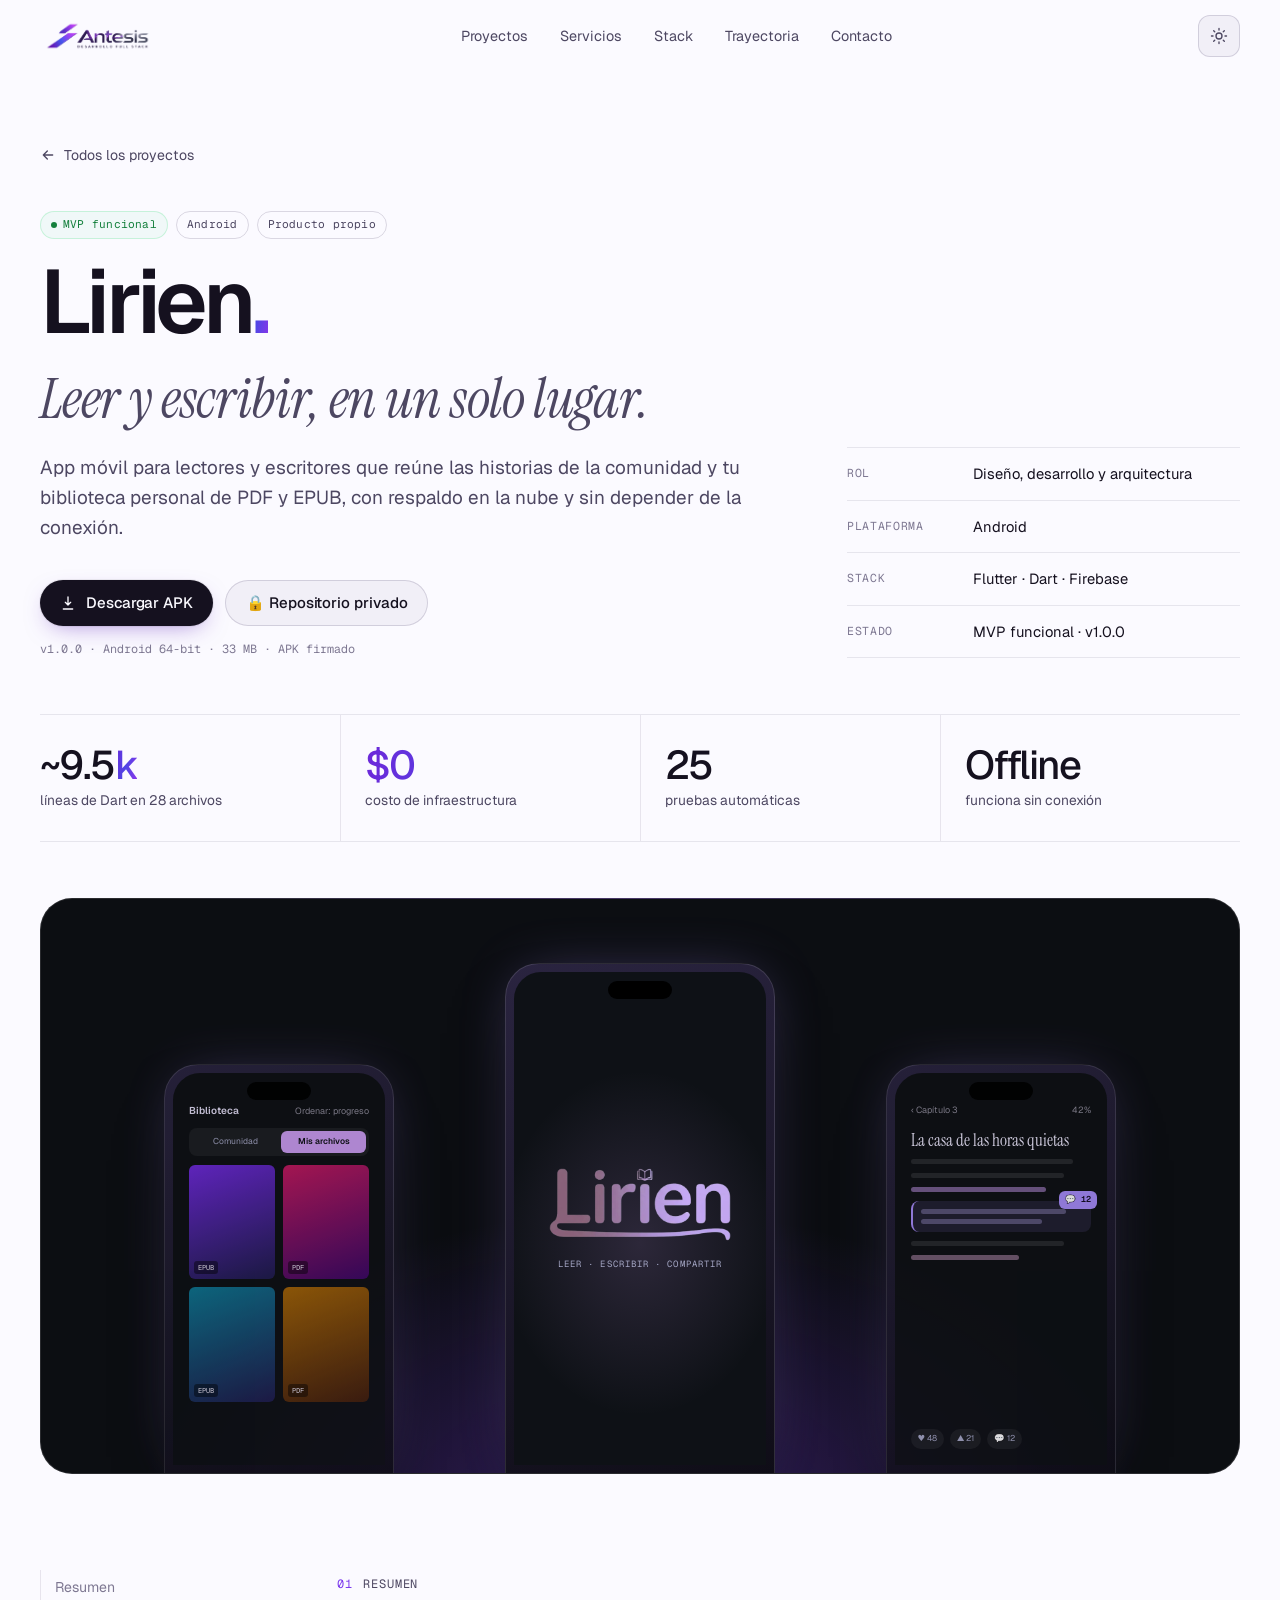
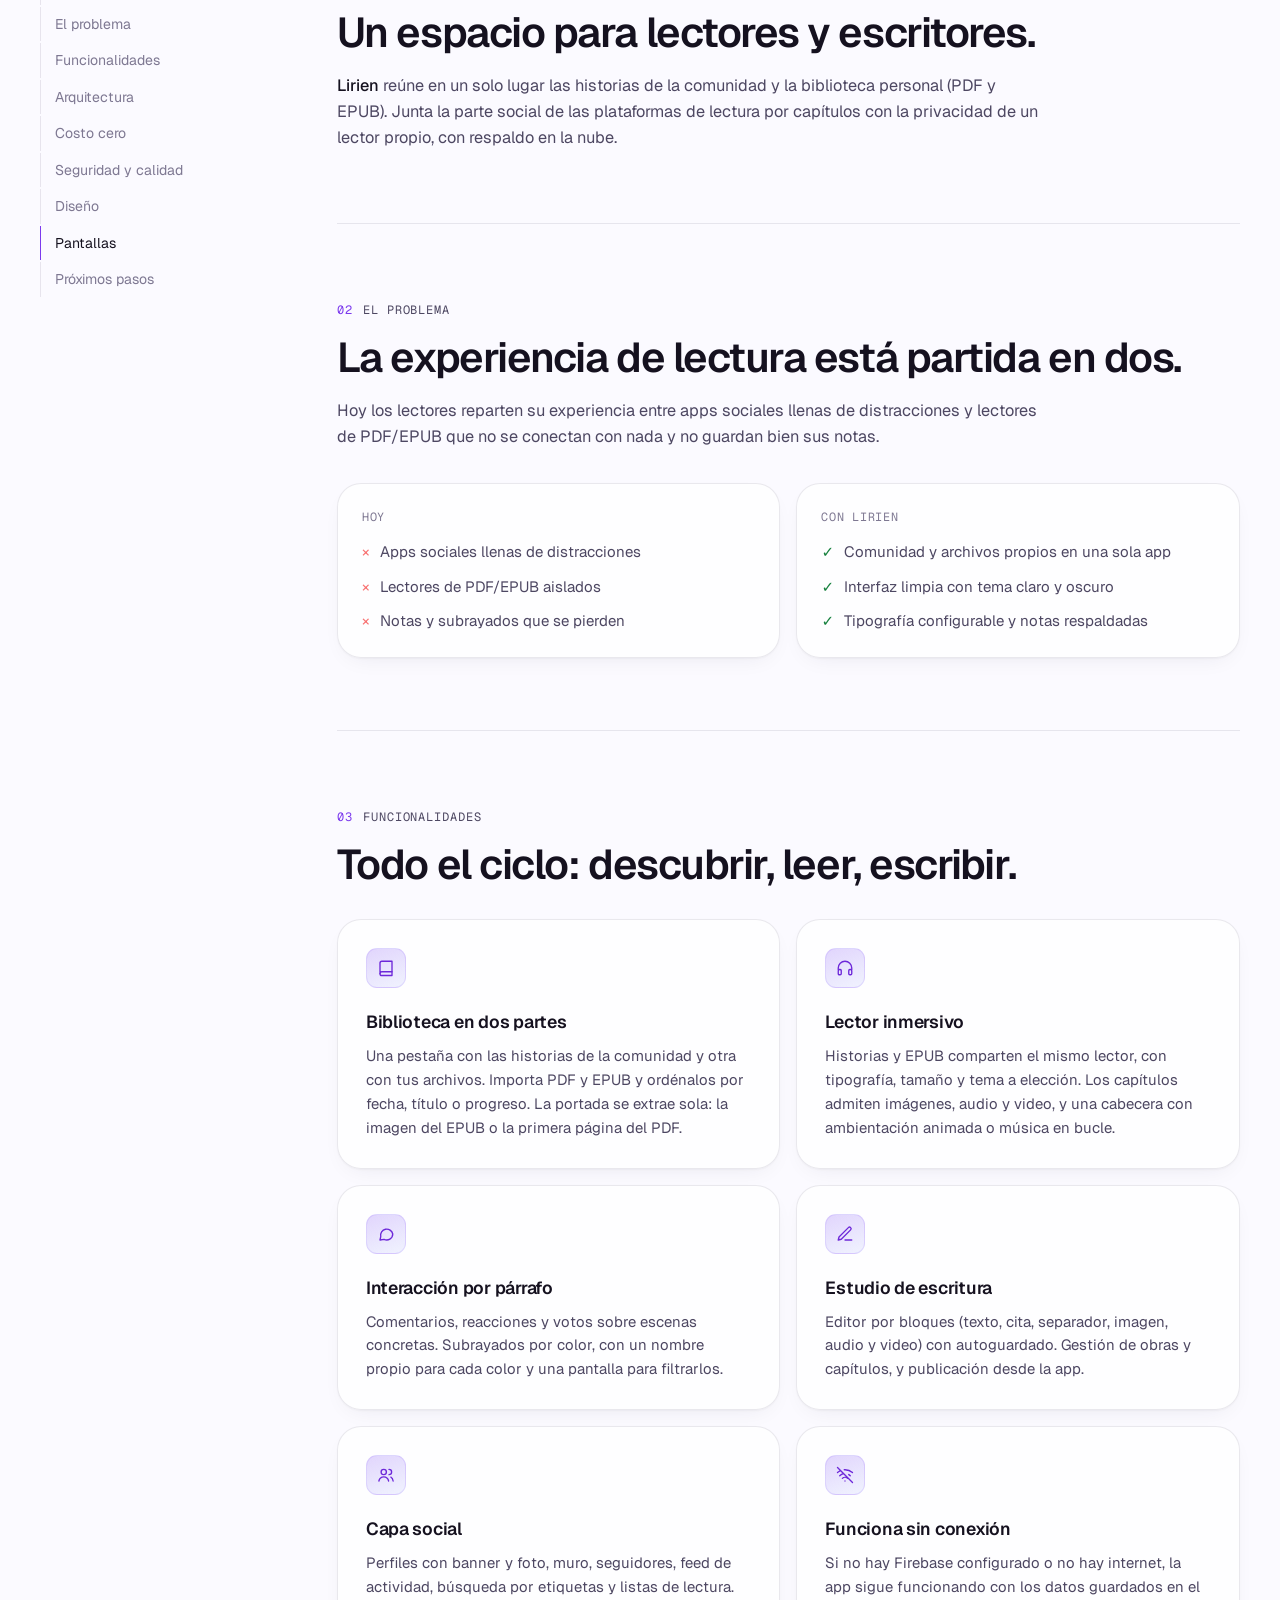
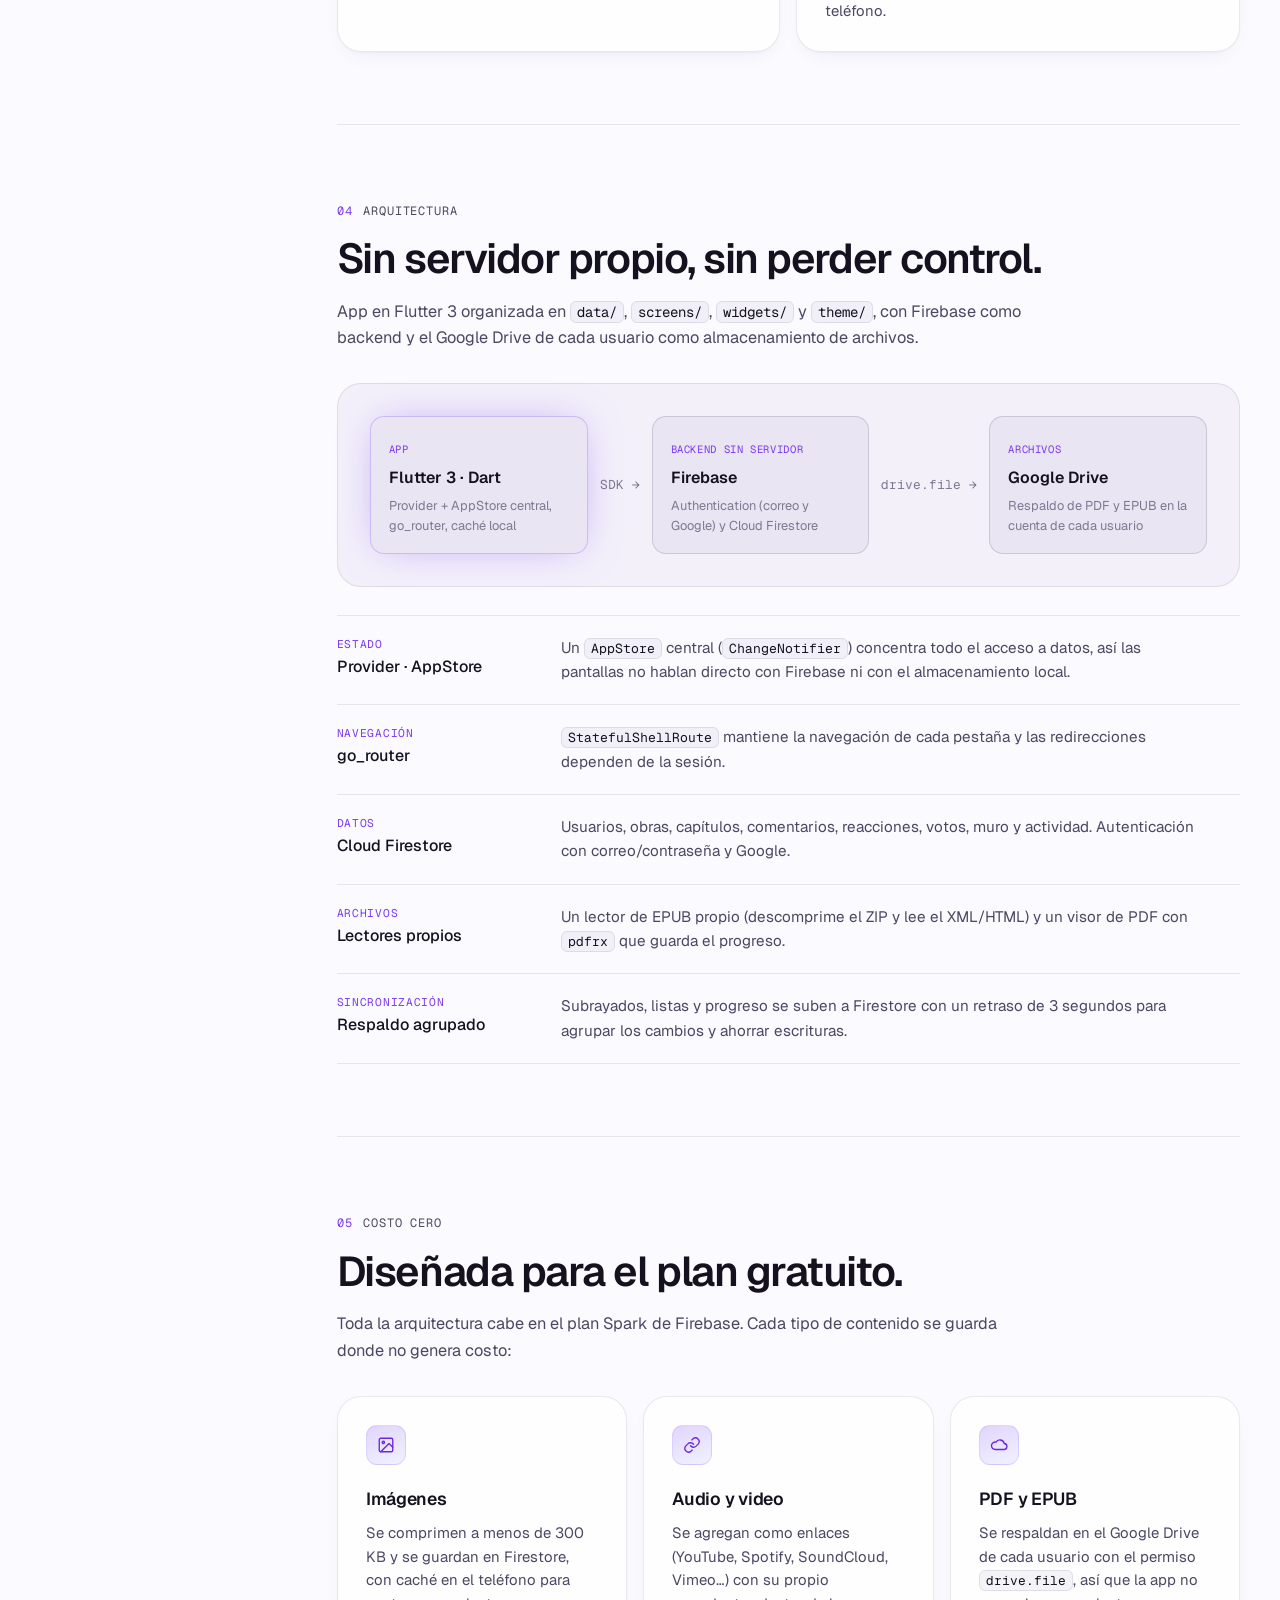
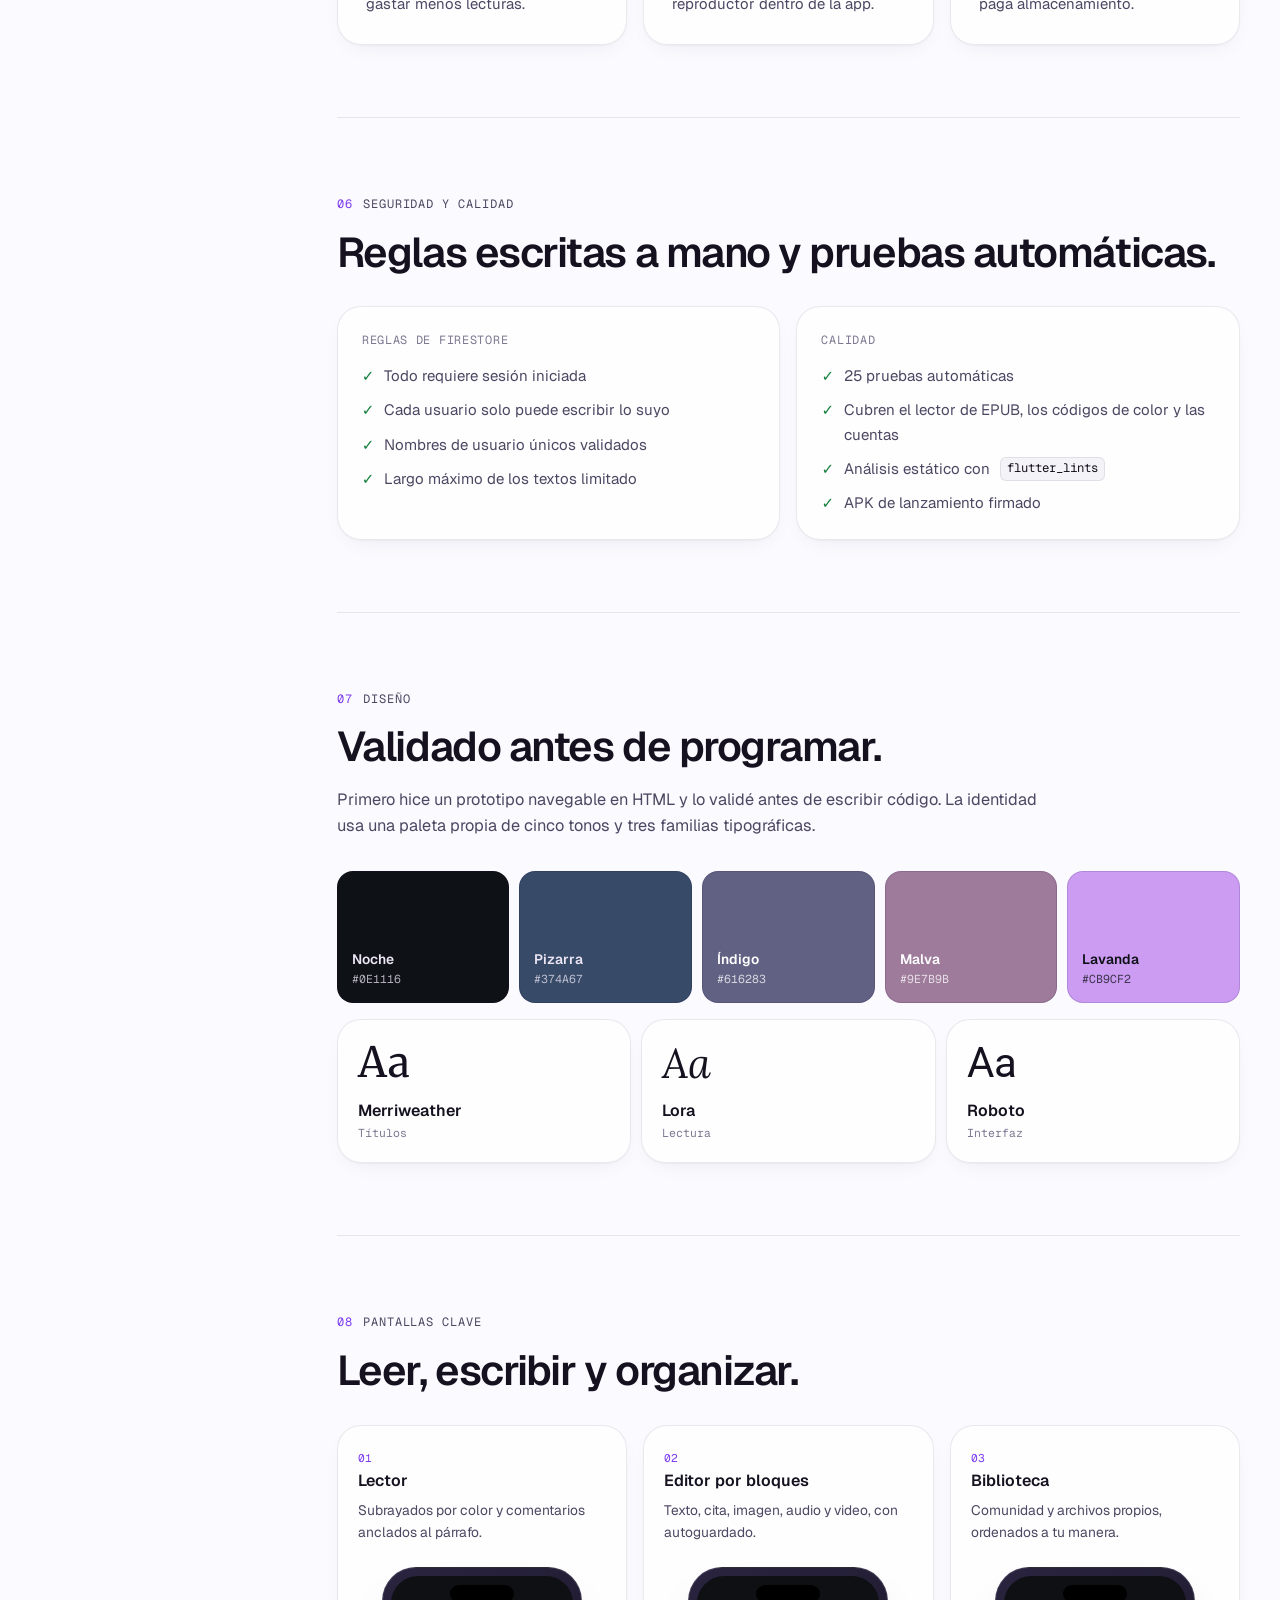
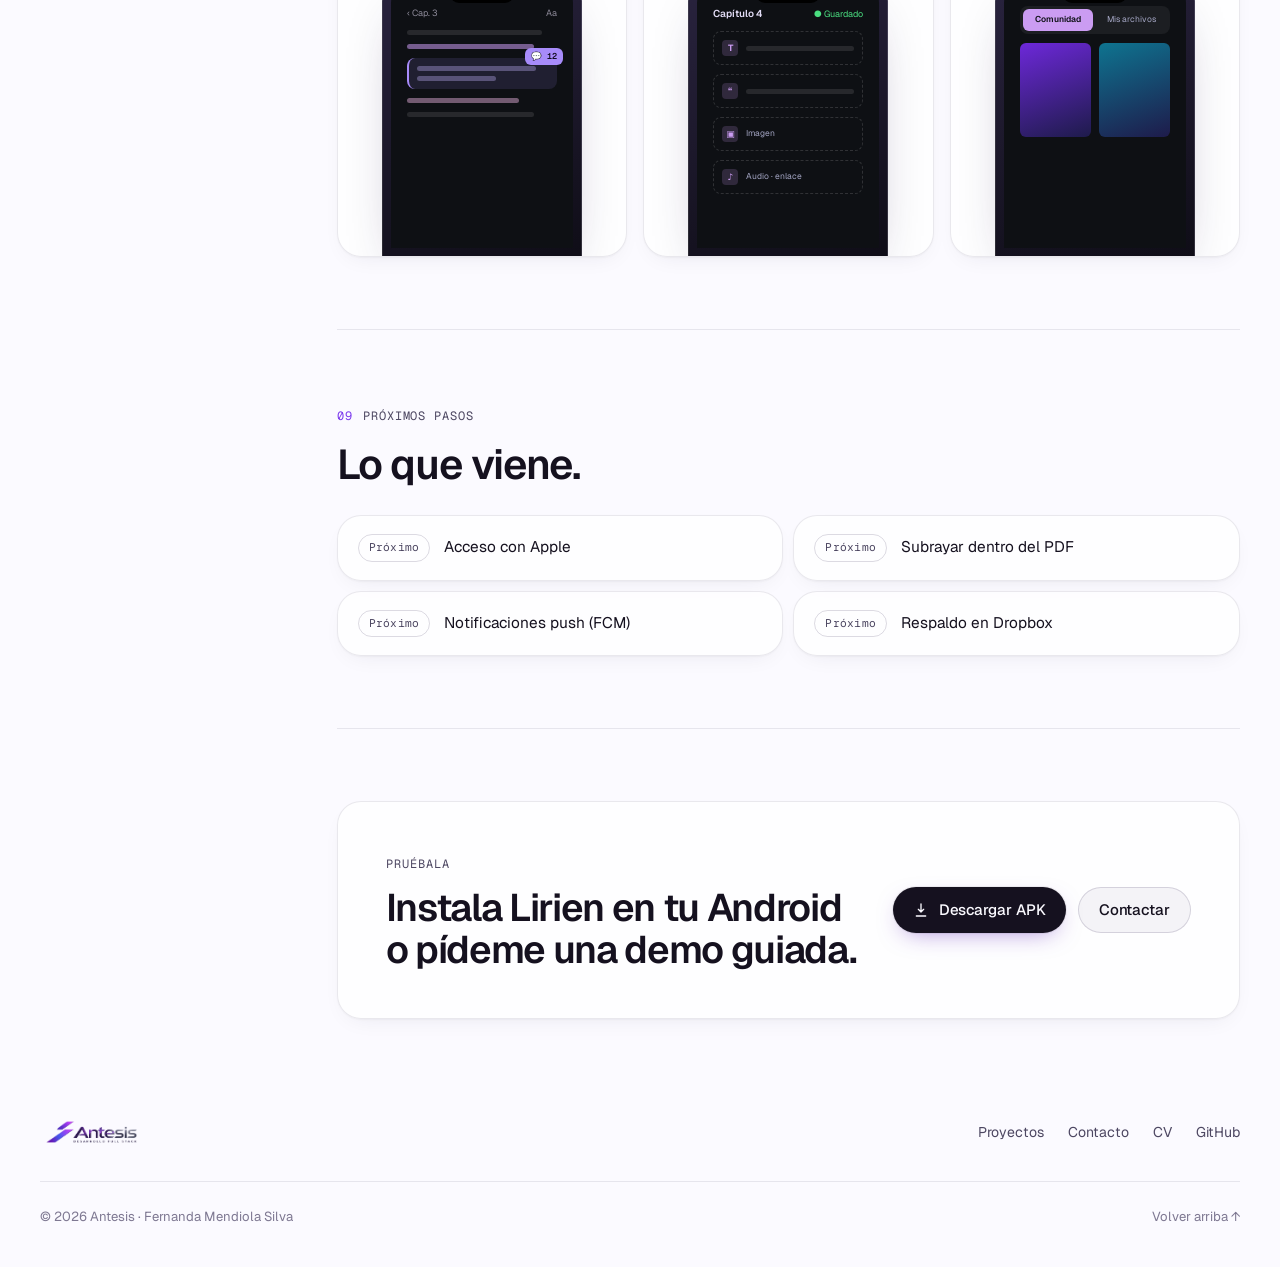
==== commit f121f825: "Actualiza el case study de Lirien: MVP funcional en Android con Flutter y Firebase" ====
--- a/lirien.html
+++ b/lirien.html
@@ -4,13 +4,13 @@
   <meta charset="UTF-8" />
   <meta name="viewport" content="width=device-width, initial-scale=1.0" />
   <title>Lirien — Case study | Fernanda Mendiola · Antesis</title>
-  <meta name="description" content="Case study de Lirien: aplicación móvil en Flutter y NestJS para lectores y escritores, con biblioteca híbrida en la nube y lectura interactiva." />
+  <meta name="description" content="Case study de Lirien: app Android en Flutter y Firebase para lectores y escritores. Biblioteca de PDF/EPUB, lector inmersivo, estudio de escritura, funciona sin conexión y opera a costo cero." />
   <meta name="theme-color" content="#08070c" />
   <meta name="color-scheme" content="dark light" />
   <link rel="icon" type="image/png" href="assets/img/logo-emblem.png" />
   <link rel="preconnect" href="https://fonts.googleapis.com" />
   <link rel="preconnect" href="https://fonts.gstatic.com" crossorigin />
-  <link href="https://fonts.googleapis.com/css2?family=Geist:wght@300..700&family=Geist+Mono:wght@400;500&family=Instrument+Serif:ital@0;1&display=swap" rel="stylesheet" />
+  <link href="https://fonts.googleapis.com/css2?family=Geist:wght@300..700&family=Geist+Mono:wght@400;500&family=Instrument+Serif:ital@0;1&family=Lora:ital@0;1&family=Merriweather:wght@400;700&family=Roboto:wght@400;500&display=swap" rel="stylesheet" />
   <link rel="stylesheet" href="styles.css" />
   <script>
     (function () {
@@ -69,38 +69,55 @@
       <div class="case-head">
         <div>
           <div class="case-chips reveal">
-            <span class="chip wip">MVP en desarrollo</span>
+            <span class="chip live">MVP funcional</span>
+            <span class="chip">Android</span>
             <span class="chip">Producto propio</span>
-            <span class="chip">Mobile & Cloud</span>
           </div>
           <h1 class="reveal" style="--d:.08s">Lirien<span class="grad-text">.</span><br /><span class="serif" style="font-size:.62em;color:var(--text-2)">Leer y escribir, en un solo lugar.</span></h1>
           <p class="lead reveal" style="--d:.16s">
-            Una app móvil que une la parte social de la lectura serializada con la privacidad de una biblioteca personal de PDF y EPUB, sincronizada en la nube.
+            App móvil para lectores y escritores que reúne las historias de la comunidad y tu biblioteca personal de PDF y EPUB, con respaldo en la nube y sin depender de la conexión.
           </p>
+          <div class="hero-actions reveal" style="--d:.22s">
+            <a href="https://github.com/fer161/fer161.github.io/releases/download/lirien-v1.0.0/Lirien-1.0.0.apk" class="btn btn-primary">
+              <svg viewBox="0 0 24 24" fill="none" stroke="currentColor" stroke-width="2" stroke-linecap="round" stroke-linejoin="round"><path d="M12 3v12m0 0-4-4m4 4 4-4M5 21h14"/></svg>
+              Descargar APK
+            </a>
+            <span class="btn btn-ghost" style="cursor:default" title="El repositorio de Lirien es privado">🔒 Repositorio privado</span>
+          </div>
+          <p class="apk-note reveal" style="--d:.26s">v1.0.0 · Android 64-bit · 33 MB · APK firmado</p>
         </div>
 
         <dl class="meta-list reveal" style="--d:.2s">
-          <div><dt>Rol</dt><dd>Diseño UI/UX, desarrollo móvil y backend</dd></div>
-          <div><dt>Plataforma</dt><dd>iOS & Android</dd></div>
-          <div><dt>Stack</dt><dd>Flutter · NestJS · PostgreSQL</dd></div>
-          <div><dt>Estado</dt><dd>MVP en progreso</dd></div>
+          <div><dt>Rol</dt><dd>Diseño, desarrollo y arquitectura</dd></div>
+          <div><dt>Plataforma</dt><dd>Android</dd></div>
+          <div><dt>Stack</dt><dd>Flutter · Dart · Firebase</dd></div>
+          <div><dt>Estado</dt><dd>MVP funcional · v1.0.0</dd></div>
         </dl>
+      </div>
+
+      <div class="stats case-stats reveal">
+        <div class="stat"><b>~9.5<span class="grad-text">k</span></b><span>líneas de Dart en 28 archivos</span></div>
+        <div class="stat"><b class="grad-text">$0</b><span>costo de infraestructura</span></div>
+        <div class="stat"><b>25</b><span>pruebas automáticas</span></div>
+        <div class="stat"><b>Offline</b><span>funciona sin conexión</span></div>
       </div>
 
       <!-- Portada con pantallas -->
       <div class="case-cover reveal" aria-hidden="true">
         <div class="phone side">
           <div class="phone-screen">
-            <div class="ps-head"><b>Biblioteca</b><span>Mis archivos</span></div>
+            <div class="ps-head"><b>Biblioteca</b><span>Ordenar: progreso</span></div>
+            <div class="ps-tabs"><span>Comunidad</span><span class="on">Mis archivos</span></div>
             <div class="ps-grid">
-              <div class="ps-book b1"></div><div class="ps-book b2"></div>
-              <div class="ps-book b3"></div><div class="ps-book b4"></div>
+              <div class="ps-book b1"><em>EPUB</em></div><div class="ps-book b2"><em>PDF</em></div>
+              <div class="ps-book b3"><em>EPUB</em></div><div class="ps-book b4"><em>PDF</em></div>
             </div>
           </div>
         </div>
         <div class="phone center">
-          <div class="phone-screen" style="padding:0">
-            <img src="lirien-logo.jpg" alt="" class="ps-logo" />
+          <div class="phone-screen ps-splash">
+            <img src="assets/img/lirien-logo-dark.png" alt="" />
+            <span>Leer · Escribir · Compartir</span>
           </div>
         </div>
         <div class="phone side">
@@ -108,8 +125,10 @@
             <div class="ps-head"><span>‹ Capítulo 3</span><span>42%</span></div>
             <div class="ps-title">La casa de las horas quietas</div>
             <div class="ps-line w90"></div><div class="ps-line w85"></div>
+            <div class="ps-line w75 mk-lav"></div>
             <div class="ps-hl"><span class="ps-bubble">💬 12</span><div class="ps-line w90"></div><div class="ps-line w75"></div></div>
-            <div class="ps-line w85"></div><div class="ps-line w60"></div>
+            <div class="ps-line w85"></div><div class="ps-line w60 mk-malva"></div>
+            <div class="ps-react"><span>♥ 48</span><span>▲ 21</span><span>💬 12</span></div>
           </div>
         </div>
       </div>
@@ -122,7 +141,11 @@
         <a href="#problema">El problema</a>
         <a href="#funcionalidades">Funcionalidades</a>
         <a href="#arquitectura">Arquitectura</a>
-        <a href="#pantallas">Pantallas clave</a>
+        <a href="#costo-cero">Costo cero</a>
+        <a href="#seguridad">Seguridad y calidad</a>
+        <a href="#diseno">Diseño</a>
+        <a href="#pantallas">Pantallas</a>
+        <a href="#proximos">Próximos pasos</a>
       </nav>
 
       <div>
@@ -130,153 +153,231 @@
           <span class="eyebrow"><span class="idx">01</span> Resumen</span>
           <h2>Un espacio para lectores y escritores.</h2>
           <p>
-            <strong>Lirien</strong> está pensada para quienes quieren un solo lugar para consumir historias de la comunidad y organizar su biblioteca personal. Combina la interacción social de las plataformas de lectura serializada con el control y la privacidad de un lector de documentos propios respaldados en la nube.
+            <strong>Lirien</strong> reúne en un solo lugar las historias de la comunidad y la biblioteca personal (PDF y EPUB). Junta la parte social de las plataformas de lectura por capítulos con la privacidad de un lector propio, con respaldo en la nube.
           </p>
         </section>
 
         <section id="problema" class="chapter reveal">
           <span class="eyebrow"><span class="idx">02</span> El problema</span>
-          <h2>La experiencia de lectura está fragmentada.</h2>
+          <h2>La experiencia de lectura está partida en dos.</h2>
           <p>
-            Los lectores reparten su tiempo entre apps sociales llenas de distracciones y lectores de PDF/EPUB estáticos que no sincronizan notas entre dispositivos.
+            Hoy los lectores reparten su experiencia entre apps sociales llenas de distracciones y lectores de PDF/EPUB que no se conectan con nada y no guardan bien sus notas.
           </p>
           <div class="split">
             <div class="card">
               <h4>Hoy</h4>
               <ul>
-                <li>Apps sociales con ruido y distracciones</li>
-                <li>Lectores de archivos rígidos y aislados</li>
-                <li>Notas y progreso que no se sincronizan</li>
+                <li>Apps sociales llenas de distracciones</li>
+                <li>Lectores de PDF/EPUB aislados</li>
+                <li>Notas y subrayados que se pierden</li>
               </ul>
             </div>
             <div class="card good">
               <h4>Con Lirien</h4>
               <ul>
-                <li>Interfaz oscura y limpia centrada en leer</li>
-                <li>Comunidad y archivos propios en una biblioteca</li>
-                <li>Progreso y notas en todos tus dispositivos</li>
+                <li>Comunidad y archivos propios en una sola app</li>
+                <li>Interfaz limpia con tema claro y oscuro</li>
+                <li>Tipografía configurable y notas respaldadas</li>
               </ul>
             </div>
           </div>
-          <div class="quote">“Centralizar ambos mundos sin sacrificar la concentración del lector, y dar a los creadores herramientas para publicar sin intermediarios técnicos.”</div>
         </section>
 
         <section id="funcionalidades" class="chapter reveal">
           <span class="eyebrow"><span class="idx">03</span> Funcionalidades</span>
-          <h2>Diseñadas con criterio de producto.</h2>
-          <p>Cada función responde a un momento concreto del lector o del autor.</p>
+          <h2>Todo el ciclo: descubrir, leer, escribir.</h2>
           <div class="features">
             <article class="card feature">
-              <span class="ico"><svg viewBox="0 0 24 24" fill="none" stroke="currentColor" stroke-width="1.8" stroke-linecap="round" stroke-linejoin="round"><path d="M7 18a5 5 0 1 1 1-9.9A6 6 0 0 1 19 10a4 4 0 0 1-1 8H7z"/></svg></span>
-              <h3>Biblioteca híbrida en la nube</h3>
-              <p>Historias de la comunidad junto a tus propios PDF y EPUB, sincronizados automáticamente entre teléfono y tablet.</p>
+              <span class="ico"><svg viewBox="0 0 24 24" fill="none" stroke="currentColor" stroke-width="1.8" stroke-linecap="round" stroke-linejoin="round"><path d="M4 19.5A2.5 2.5 0 0 1 6.5 17H20V3H6.5A2.5 2.5 0 0 0 4 5.5v14z"/><path d="M4 19.5A2.5 2.5 0 0 0 6.5 22H20v-5"/></svg></span>
+              <h3>Biblioteca en dos partes</h3>
+              <p>Una pestaña con las historias de la comunidad y otra con tus archivos. Importa PDF y EPUB y ordénalos por fecha, título o progreso. La portada se extrae sola: la imagen del EPUB o la primera página del PDF.</p>
             </article>
             <article class="card feature">
               <span class="ico"><svg viewBox="0 0 24 24" fill="none" stroke="currentColor" stroke-width="1.8" stroke-linecap="round" stroke-linejoin="round"><path d="M3 14v-2a9 9 0 0 1 18 0v2"/><rect x="3" y="14" width="4" height="7" rx="1.5"/><rect x="17" y="14" width="4" height="7" rx="1.5"/></svg></span>
-              <h3>Lectura inmersiva y multimedia</h3>
-              <p>Los autores integran imágenes, audio ambiental y video directamente en los pasajes clave de la narrativa.</p>
+              <h3>Lector inmersivo</h3>
+              <p>Historias y EPUB comparten el mismo lector, con tipografía, tamaño y tema a elección. Los capítulos admiten imágenes, audio y video, y una cabecera con ambientación animada o música en bucle.</p>
             </article>
             <article class="card feature">
               <span class="ico"><svg viewBox="0 0 24 24" fill="none" stroke="currentColor" stroke-width="1.8" stroke-linecap="round" stroke-linejoin="round"><path d="M21 12a8 8 0 0 1-11.6 7.1L4 20l1-4.6A8 8 0 1 1 21 12z"/></svg></span>
-              <h3>Interacción contextual</h3>
-              <p>Comentarios anclados a párrafos específicos, marcadores por color y notas privadas al margen.</p>
+              <h3>Interacción por párrafo</h3>
+              <p>Comentarios, reacciones y votos sobre escenas concretas. Subrayados por color, con un nombre propio para cada color y una pantalla para filtrarlos.</p>
             </article>
             <article class="card feature">
               <span class="ico"><svg viewBox="0 0 24 24" fill="none" stroke="currentColor" stroke-width="1.8" stroke-linecap="round" stroke-linejoin="round"><path d="M12 20h9M16.5 3.5a2.1 2.1 0 0 1 3 3L7 19l-4 1 1-4z"/></svg></span>
-              <h3>Panel de autor</h3>
-              <p>Editor enriquecido para borradores, novelas por capítulos, publicaciones programadas y estadísticas de lectura.</p>
+              <h3>Estudio de escritura</h3>
+              <p>Editor por bloques (texto, cita, separador, imagen, audio y video) con autoguardado. Gestión de obras y capítulos, y publicación desde la app.</p>
+            </article>
+            <article class="card feature">
+              <span class="ico"><svg viewBox="0 0 24 24" fill="none" stroke="currentColor" stroke-width="1.8" stroke-linecap="round" stroke-linejoin="round"><circle cx="9" cy="8" r="3.5"/><path d="M2.5 20c.8-3.4 3.4-5.5 6.5-5.5s5.7 2.1 6.5 5.5M16 4.5a3.5 3.5 0 0 1 0 7M18.5 14.8c1.6.8 2.7 2.6 3 5.2"/></svg></span>
+              <h3>Capa social</h3>
+              <p>Perfiles con banner y foto, muro, seguidores, feed de actividad, búsqueda por etiquetas y listas de lectura.</p>
+            </article>
+            <article class="card feature">
+              <span class="ico"><svg viewBox="0 0 24 24" fill="none" stroke="currentColor" stroke-width="1.8" stroke-linecap="round" stroke-linejoin="round"><path d="M2 2l20 20M8.5 16.5a5 5 0 0 1 7 0M5 13a10 10 0 0 1 5.2-2.8M19 13a10 10 0 0 0-2-1.6M2 8.8a15 15 0 0 1 4.2-2.6M22 8.8A15 15 0 0 0 11 5M12 20h.01"/></svg></span>
+              <h3>Funciona sin conexión</h3>
+              <p>Si no hay Firebase configurado o no hay internet, la app sigue funcionando con los datos guardados en el teléfono.</p>
             </article>
           </div>
         </section>
 
         <section id="arquitectura" class="chapter reveal">
           <span class="eyebrow"><span class="idx">04</span> Arquitectura</span>
-          <h2>Tipado de punta a punta.</h2>
-          <p>Un stack elegido para disponibilidad, tipado estricto y crecimiento ordenado.</p>
+          <h2>Sin servidor propio, sin perder control.</h2>
+          <p>App en Flutter 3 organizada en <code>data/</code>, <code>screens/</code>, <code>widgets/</code> y <code>theme/</code>, con Firebase como backend y el Google Drive de cada usuario como almacenamiento de archivos.</p>
 
           <div class="arch">
+            <div class="layer core">
+              <small>App</small>
+              <b>Flutter 3 · Dart</b>
+              <span>Provider + AppStore central, go_router, caché local</span>
+            </div>
+            <div class="arrow">SDK</div>
             <div class="layer">
-              <small>Cliente</small>
-              <b>Flutter · Dart</b>
-              <span>Componentes reutilizables, estado reactivo, temas claro/oscuro</span>
-            </div>
-            <div class="arrow">REST / JWT</div>
-            <div class="layer core">
-              <small>API</small>
-              <b>NestJS · TypeScript</b>
-              <span>Módulos, inyección de dependencias, DTOs validados</span>
-            </div>
-            <div class="arrow">SQL</div>
+              <small>Backend sin servidor</small>
+              <b>Firebase</b>
+              <span>Authentication (correo y Google) y Cloud Firestore</span>
+            </div>
+            <div class="arrow">drive.file</div>
             <div class="layer">
-              <small>Datos</small>
-              <b>PostgreSQL</b>
-              <span>Usuarios, obras, capítulos, progreso y comentarios por párrafo</span>
+              <small>Archivos</small>
+              <b>Google Drive</b>
+              <span>Respaldo de PDF y EPUB en la cuenta de cada usuario</span>
             </div>
           </div>
 
           <div class="decisions">
             <div class="decision">
-              <b><small>Móvil</small>Flutter</b>
-              <p>Una sola base de código para iOS y Android, con renderizado fluido y temas personalizables para lectura nocturna.</p>
+              <b><small>Estado</small>Provider · AppStore</b>
+              <p>Un <code>AppStore</code> central (<code>ChangeNotifier</code>) concentra todo el acceso a datos, así las pantallas no hablan directo con Firebase ni con el almacenamiento local.</p>
             </div>
             <div class="decision">
-              <b><small>Backend</small>NestJS</b>
-              <p>Arquitectura modular con validación estricta de DTOs y autenticación por tokens JWT; facilita crecer por dominios (lectura, autoría, social).</p>
+              <b><small>Navegación</small>go_router</b>
+              <p><code>StatefulShellRoute</code> mantiene la navegación de cada pestaña y las redirecciones dependen de la sesión.</p>
             </div>
             <div class="decision">
-              <b><small>Datos</small>PostgreSQL</b>
-              <p>Modelo relacional pensado para sincronizar el progreso de lectura y mantener la integridad entre usuarios, obras, capítulos y comentarios.</p>
+              <b><small>Datos</small>Cloud Firestore</b>
+              <p>Usuarios, obras, capítulos, comentarios, reacciones, votos, muro y actividad. Autenticación con correo/contraseña y Google.</p>
             </div>
             <div class="decision">
-              <b><small>Diseño</small>Google Stitch</b>
-              <p>Prototipado interactivo de flujos y sistema de diseño accesible antes de implementar, integrado con el entorno Antigravity IDE.</p>
-            </div>
+              <b><small>Archivos</small>Lectores propios</b>
+              <p>Un lector de EPUB propio (descomprime el ZIP y lee el XML/HTML) y un visor de PDF con <code>pdfrx</code> que guarda el progreso.</p>
+            </div>
+            <div class="decision">
+              <b><small>Sincronización</small>Respaldo agrupado</b>
+              <p>Subrayados, listas y progreso se suben a Firestore con un retraso de 3 segundos para agrupar los cambios y ahorrar escrituras.</p>
+            </div>
+          </div>
+        </section>
+
+        <section id="costo-cero" class="chapter reveal">
+          <span class="eyebrow"><span class="idx">05</span> Costo cero</span>
+          <h2>Diseñada para el plan gratuito.</h2>
+          <p>Toda la arquitectura cabe en el plan Spark de Firebase. Cada tipo de contenido se guarda donde no genera costo:</p>
+          <div class="features three">
+            <article class="card feature">
+              <span class="ico"><svg viewBox="0 0 24 24" fill="none" stroke="currentColor" stroke-width="1.8" stroke-linecap="round" stroke-linejoin="round"><rect x="3" y="3" width="18" height="18" rx="2"/><circle cx="8.5" cy="8.5" r="1.5"/><path d="m21 15-5-5L5 21"/></svg></span>
+              <h3>Imágenes</h3>
+              <p>Se comprimen a menos de 300 KB y se guardan en Firestore, con caché en el teléfono para gastar menos lecturas.</p>
+            </article>
+            <article class="card feature">
+              <span class="ico"><svg viewBox="0 0 24 24" fill="none" stroke="currentColor" stroke-width="1.8" stroke-linecap="round" stroke-linejoin="round"><path d="M10 13a5 5 0 0 0 7.5.5l3-3a5 5 0 0 0-7-7l-1.7 1.7"/><path d="M14 11a5 5 0 0 0-7.5-.5l-3 3a5 5 0 0 0 7 7l1.7-1.7"/></svg></span>
+              <h3>Audio y video</h3>
+              <p>Se agregan como enlaces (YouTube, Spotify, SoundCloud, Vimeo…) con su propio reproductor dentro de la app.</p>
+            </article>
+            <article class="card feature">
+              <span class="ico"><svg viewBox="0 0 24 24" fill="none" stroke="currentColor" stroke-width="1.8" stroke-linecap="round" stroke-linejoin="round"><path d="M7 18a5 5 0 1 1 1-9.9A6 6 0 0 1 19 10a4 4 0 0 1-1 8H7z"/></svg></span>
+              <h3>PDF y EPUB</h3>
+              <p>Se respaldan en el Google Drive de cada usuario con el permiso <code>drive.file</code>, así que la app no paga almacenamiento.</p>
+            </article>
+          </div>
+        </section>
+
+        <section id="seguridad" class="chapter reveal">
+          <span class="eyebrow"><span class="idx">06</span> Seguridad y calidad</span>
+          <h2>Reglas escritas a mano y pruebas automáticas.</h2>
+          <div class="split">
+            <div class="card good">
+              <h4>Reglas de Firestore</h4>
+              <ul>
+                <li>Todo requiere sesión iniciada</li>
+                <li>Cada usuario solo puede escribir lo suyo</li>
+                <li>Nombres de usuario únicos validados</li>
+                <li>Largo máximo de los textos limitado</li>
+              </ul>
+            </div>
+            <div class="card good">
+              <h4>Calidad</h4>
+              <ul>
+                <li>25 pruebas automáticas</li>
+                <li>Cubren el lector de EPUB, los códigos de color y las cuentas</li>
+                <li>Análisis estático con <code>flutter_lints</code></li>
+                <li>APK de lanzamiento firmado</li>
+              </ul>
+            </div>
+          </div>
+        </section>
+
+        <section id="diseno" class="chapter reveal">
+          <span class="eyebrow"><span class="idx">07</span> Diseño</span>
+          <h2>Validado antes de programar.</h2>
+          <p>Primero hice un prototipo navegable en HTML y lo validé antes de escribir código. La identidad usa una paleta propia de cinco tonos y tres familias tipográficas.</p>
+
+          <div class="palette">
+            <div class="swatch" style="background:#0E1116;color:#ECE6F5"><b>Noche</b><span>#0E1116</span></div>
+            <div class="swatch" style="background:#374A67;color:#ECE6F5"><b>Pizarra</b><span>#374A67</span></div>
+            <div class="swatch" style="background:#616283;color:#fff"><b>Índigo</b><span>#616283</span></div>
+            <div class="swatch" style="background:#9E7B9B;color:#fff"><b>Malva</b><span>#9E7B9B</span></div>
+            <div class="swatch" style="background:#CB9CF2;color:#0E1116"><b>Lavanda</b><span>#CB9CF2</span></div>
+          </div>
+
+          <div class="type-specimens">
+            <div class="card"><span class="aa" style="font-family:'Merriweather',serif">Aa</span><b>Merriweather</b><small>Títulos</small></div>
+            <div class="card"><span class="aa" style="font-family:'Lora',serif;font-style:italic">Aa</span><b>Lora</b><small>Lectura</small></div>
+            <div class="card"><span class="aa" style="font-family:'Roboto',sans-serif">Aa</span><b>Roboto</b><small>Interfaz</small></div>
           </div>
         </section>
 
         <section id="pantallas" class="chapter reveal">
-          <span class="eyebrow"><span class="idx">05</span> Pantallas clave</span>
-          <h2>Menos fricción entre descubrir y leer.</h2>
-          <p>Los tres flujos del MVP, diseñados para que el lector llegue al texto en el menor número de pasos.</p>
+          <span class="eyebrow"><span class="idx">08</span> Pantallas clave</span>
+          <h2>Leer, escribir y organizar.</h2>
 
           <div class="screens">
             <article class="card screen">
               <span class="num">01</span>
-              <h3>Onboarding</h3>
-              <p>Acceso rápido, géneros favoritos y tipografía de lectura.</p>
+              <h3>Lector</h3>
+              <p>Subrayados por color y comentarios anclados al párrafo.</p>
               <div class="phone" aria-hidden="true">
                 <div class="phone-screen">
-                  <div class="ps-title" style="margin-top:10px">Bienvenida a Lirien</div>
-                  <div class="ps-line w75"></div>
-                  <div class="ps-grid" style="margin-top:8px">
-                    <div class="ps-line" style="height:22px;border-radius:11px;background:rgba(167,139,250,.35)"></div>
-                    <div class="ps-line" style="height:22px;border-radius:11px"></div>
-                    <div class="ps-line" style="height:22px;border-radius:11px"></div>
-                    <div class="ps-line" style="height:22px;border-radius:11px;background:rgba(167,139,250,.35)"></div>
-                  </div>
+                  <div class="ps-head"><span>‹ Cap. 3</span><span>Aa</span></div>
+                  <div class="ps-line w90"></div>
+                  <div class="ps-line w85 mk-lav"></div>
+                  <div class="ps-hl"><span class="ps-bubble">💬 12</span><div class="ps-line w90"></div><div class="ps-line w60"></div></div>
+                  <div class="ps-line w75 mk-malva"></div>
+                  <div class="ps-line w85"></div>
                 </div>
               </div>
             </article>
             <article class="card screen">
               <span class="num">02</span>
-              <h3>Lector inmersivo</h3>
-              <p>Sin distracciones, notas al margen y comentarios por párrafo.</p>
+              <h3>Editor por bloques</h3>
+              <p>Texto, cita, imagen, audio y video, con autoguardado.</p>
               <div class="phone" aria-hidden="true">
                 <div class="phone-screen">
-                  <div class="ps-head"><span>‹ Cap. 3</span><span>42%</span></div>
-                  <div class="ps-line w90"></div><div class="ps-line w85"></div>
-                  <div class="ps-hl"><span class="ps-bubble">💬 12</span><div class="ps-line w90"></div><div class="ps-line w60"></div></div>
-                  <div class="ps-line w75"></div>
+                  <div class="ps-head"><b>Capítulo 4</b><span class="ps-saved">● Guardado</span></div>
+                  <div class="ps-block"><b>T</b><div class="ps-line w90"></div></div>
+                  <div class="ps-block"><b>“</b><div class="ps-line w75"></div></div>
+                  <div class="ps-block"><b>▣</b><span>Imagen</span></div>
+                  <div class="ps-block"><b>♪</b><span>Audio · enlace</span></div>
                 </div>
               </div>
             </article>
             <article class="card screen">
               <span class="num">03</span>
-              <h3>Biblioteca híbrida</h3>
-              <p>Obras de la comunidad y documentos propios, separados con claridad.</p>
+              <h3>Biblioteca</h3>
+              <p>Comunidad y archivos propios, ordenados a tu manera.</p>
               <div class="phone" aria-hidden="true">
                 <div class="phone-screen">
-                  <div class="ps-head"><b>Biblioteca</b><span>PDF · EPUB</span></div>
+                  <div class="ps-tabs"><span class="on">Comunidad</span><span>Mis archivos</span></div>
                   <div class="ps-grid">
                     <div class="ps-book b1"></div><div class="ps-book b3"></div>
                   </div>
@@ -286,17 +387,28 @@
           </div>
         </section>
 
+        <section id="proximos" class="chapter reveal">
+          <span class="eyebrow"><span class="idx">09</span> Próximos pasos</span>
+          <h2>Lo que viene.</h2>
+          <ul class="next-list">
+            <li class="card"><span class="chip">Próximo</span>Acceso con Apple</li>
+            <li class="card"><span class="chip">Próximo</span>Subrayar dentro del PDF</li>
+            <li class="card"><span class="chip">Próximo</span>Notificaciones push (FCM)</li>
+            <li class="card"><span class="chip">Próximo</span>Respaldo en Dropbox</li>
+          </ul>
+        </section>
+
         <div class="card next-project reveal">
           <div>
-            <span class="eyebrow">¿Quieres ver más?</span>
-            <h2>El código es privado, pero puedo mostrarte<br />el modelo de datos o una demo.</h2>
+            <span class="eyebrow">Pruébala</span>
+            <h2>Instala Lirien en tu Android<br />o pídeme una demo guiada.</h2>
           </div>
           <div class="hero-actions" style="margin-top:0">
-            <a href="index.html#contacto" class="btn btn-primary">
-              Contactar
-              <svg class="arrow" viewBox="0 0 24 24" fill="none" stroke="currentColor" stroke-width="2" stroke-linecap="round" stroke-linejoin="round"><path d="M5 12h14M13 6l6 6-6 6"/></svg>
+            <a href="https://github.com/fer161/fer161.github.io/releases/download/lirien-v1.0.0/Lirien-1.0.0.apk" class="btn btn-primary">
+              <svg viewBox="0 0 24 24" fill="none" stroke="currentColor" stroke-width="2" stroke-linecap="round" stroke-linejoin="round"><path d="M12 3v12m0 0-4-4m4 4 4-4M5 21h14"/></svg>
+              Descargar APK
             </a>
-            <span class="btn btn-ghost" style="cursor:default" title="El repositorio de Lirien es privado">🔒 Repositorio privado</span>
+            <a href="index.html#contacto" class="btn btn-ghost">Contactar</a>
           </div>
         </div>
       </div>
--- a/styles.css
+++ b/styles.css
@@ -1054,3 +1054,67 @@
 [data-theme="light"] .project-visual { border-color: rgba(30, 16, 60, 0.12); }
 [data-theme="light"] .stack-items li:hover { background: rgba(124, 58, 237, 0.07); border-color: rgba(124, 58, 237, 0.35); }
 [data-theme="light"] .screen .phone { box-shadow: 0 30px 60px -30px rgba(30, 16, 60, 0.45); }
+
+/* ==========================================================================
+   Case study Lirien — piezas nuevas
+   ========================================================================== */
+
+.apk-note { margin-top: 14px; font-family: var(--font-mono); font-size: 0.74rem; color: var(--text-3); }
+.case-stats { margin-top: 56px; }
+.chapter code, .decision code {
+  font-family: var(--font-mono); font-size: 0.86em; padding: 1px 6px; border-radius: 6px;
+  background: var(--surface-2); border: 1px solid var(--border); color: var(--text);
+}
+.split li code { font-size: 0.82em; }
+
+/* Maquetas dentro de los teléfonos */
+.ps-tabs { display: flex; gap: 3px; padding: 3px; border-radius: 8px; background: rgba(255,255,255,0.06); font-size: 8.5px; }
+.ps-tabs span { flex: 1; text-align: center; padding: 4px 2px; border-radius: 6px; color: #a4a6c4; white-space: nowrap; }
+.ps-tabs span.on { background: #cb9cf2; color: #0e1116; font-weight: 600; }
+.ps-book { position: relative; }
+.ps-book em { position: absolute; left: 5px; bottom: 5px; font-style: normal; font-family: var(--font-mono); font-size: 7px; padding: 1px 4px; border-radius: 3px; background: rgba(0,0,0,0.45); color: #ece6f5; }
+.ps-line.mk-lav { background: rgba(203, 156, 242, 0.55); }
+.ps-line.mk-malva { background: rgba(158, 123, 155, 0.7); }
+.ps-react { margin-top: auto; display: flex; gap: 6px; font-size: 8.5px; color: #a4a6c4; }
+.ps-react span { padding: 3px 7px; border-radius: 999px; background: rgba(255,255,255,0.06); }
+.ps-splash { padding: 0 !important; display: flex; flex-direction: column; align-items: center; justify-content: center; gap: 14px; background: radial-gradient(80% 50% at 50% 55%, rgba(203,156,242,0.16), transparent 70%), #0e1116 !important; }
+.ps-splash img { width: 74%; height: auto; }
+.ps-splash span { font-family: var(--font-mono); font-size: 9px; letter-spacing: 0.12em; text-transform: uppercase; color: #a4a6c4; }
+.ps-block { display: flex; align-items: center; gap: 8px; padding: 8px; border-radius: 8px; border: 1px dashed rgba(255,255,255,0.14); font-size: 8.5px; color: #a4a6c4; }
+.ps-block b { width: 16px; height: 16px; border-radius: 4px; display: grid; place-items: center; flex-shrink: 0; background: rgba(203,156,242,0.18); color: #cb9cf2; font-size: 9px; }
+.ps-block .ps-line { flex: 1; }
+.ps-saved { color: #4ade80; }
+
+/* Grids */
+.features.three { grid-template-columns: repeat(3, 1fr); }
+
+.palette { margin-top: 32px; display: grid; grid-template-columns: repeat(5, 1fr); gap: 10px; }
+.swatch {
+  height: 132px; border-radius: var(--r); padding: 14px; display: flex; flex-direction: column; justify-content: flex-end;
+  border: 1px solid var(--border-2); font-size: 0.86rem;
+}
+.swatch b { font-weight: 600; }
+.swatch span { font-family: var(--font-mono); font-size: 0.72rem; opacity: 0.75; }
+
+.type-specimens { margin-top: 16px; display: grid; grid-template-columns: repeat(3, 1fr); gap: 10px; }
+.type-specimens .card { padding: 20px; display: flex; flex-direction: column; }
+.type-specimens .aa { font-size: 2.6rem; line-height: 1.1; color: var(--text); }
+.type-specimens b { margin-top: 12px; font-weight: 600; }
+.type-specimens small { font-family: var(--font-mono); font-size: 0.72rem; color: var(--text-3); }
+
+.next-list { margin-top: 28px; display: grid; grid-template-columns: repeat(2, 1fr); gap: 10px; }
+.next-list li { padding: 18px 20px; display: flex; align-items: center; gap: 14px; font-size: 0.96rem; }
+
+@media (max-width: 1080px) {
+  .features.three { grid-template-columns: 1fr; }
+}
+@media (max-width: 860px) {
+  .palette { grid-template-columns: repeat(3, 1fr); }
+  .next-list { grid-template-columns: 1fr; }
+}
+@media (max-width: 620px) {
+  .palette { grid-template-columns: 1fr 1fr; }
+  .swatch { height: 96px; }
+  .type-specimens { grid-template-columns: 1fr; }
+  .case-stats { margin-top: 40px; }
+}
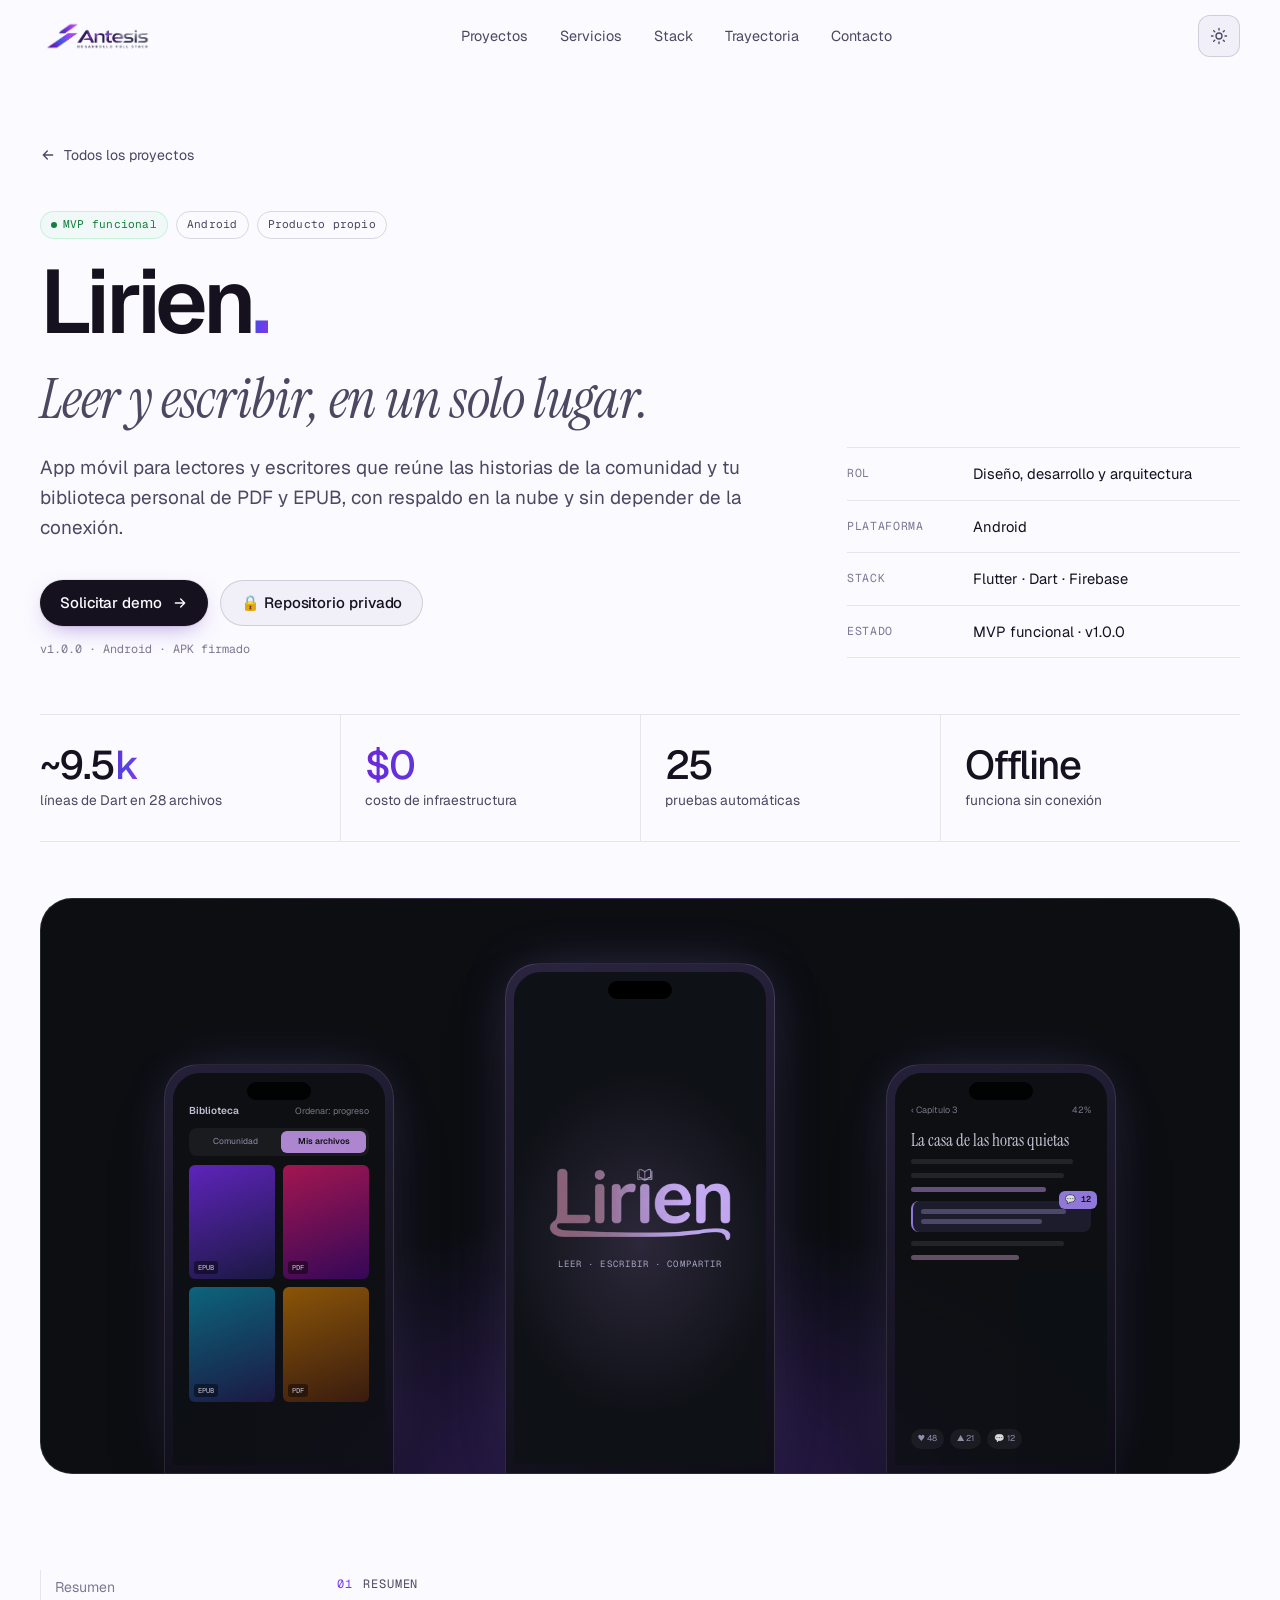
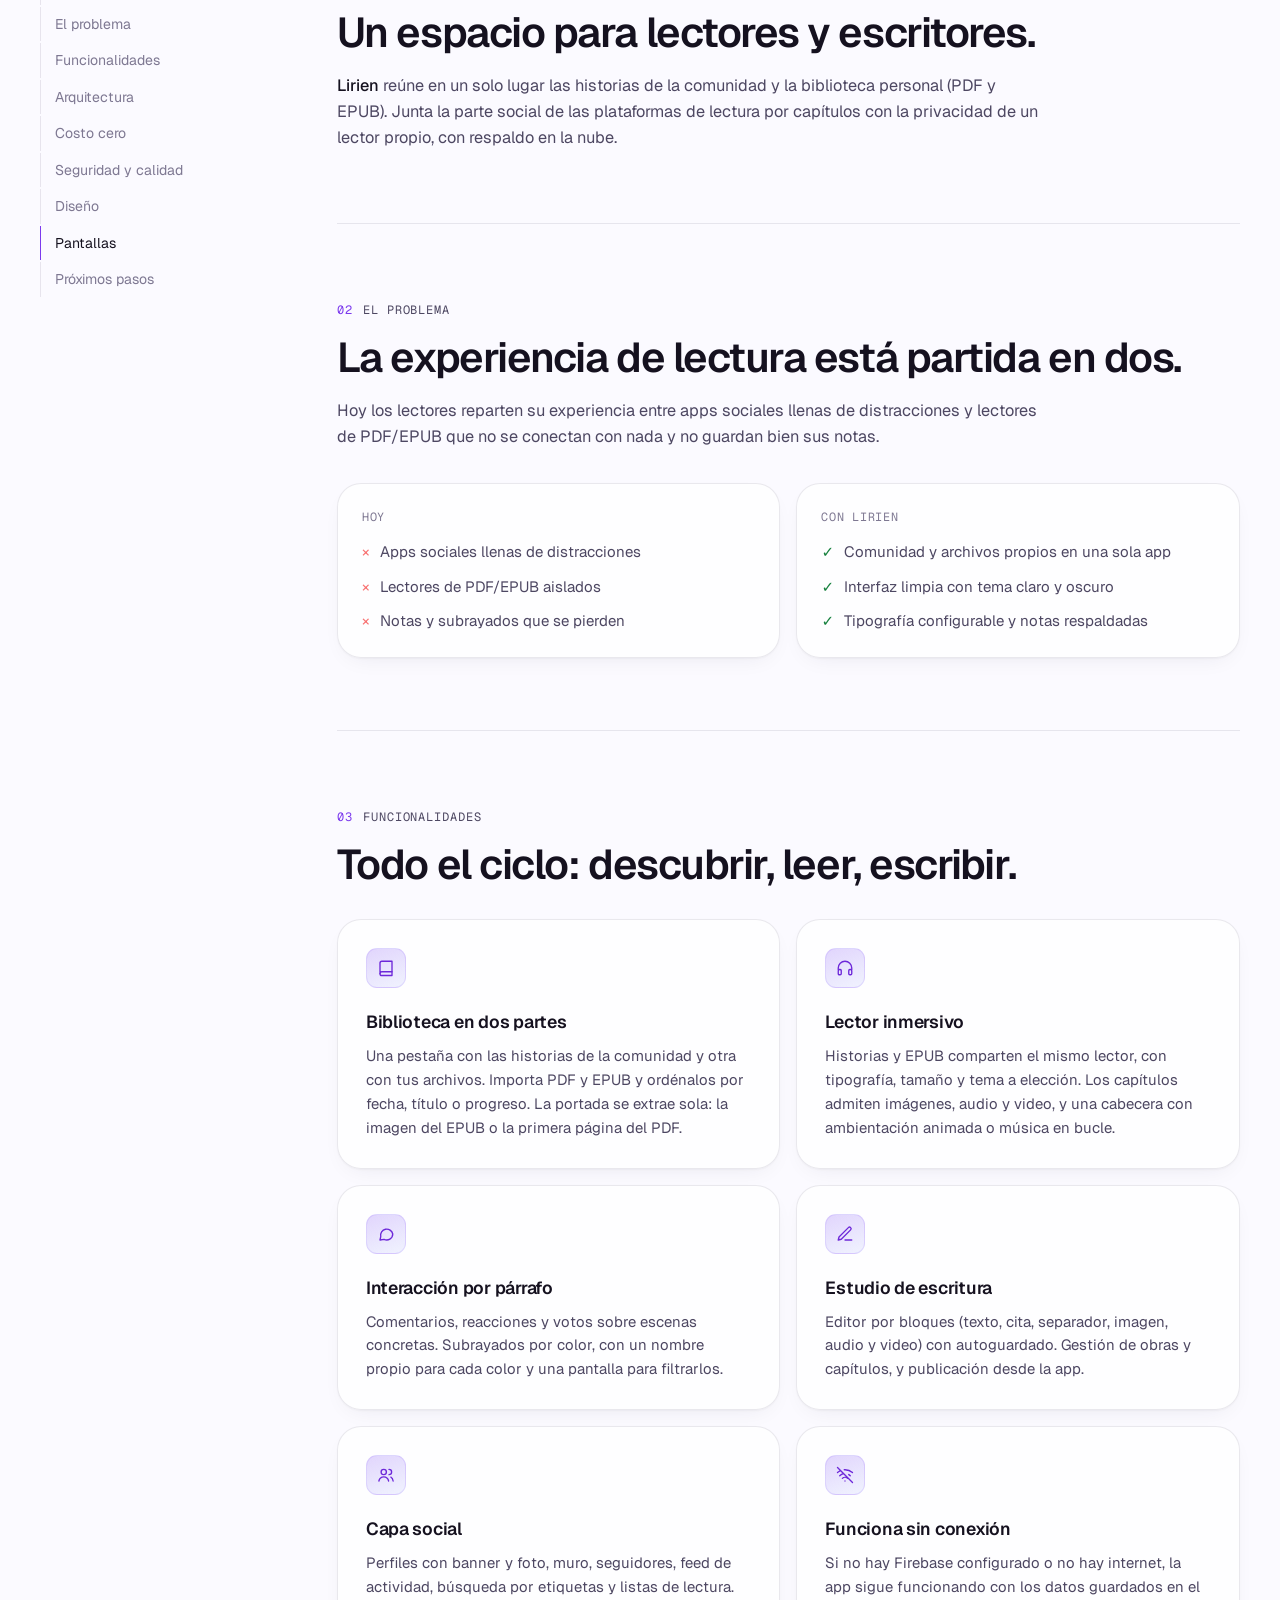
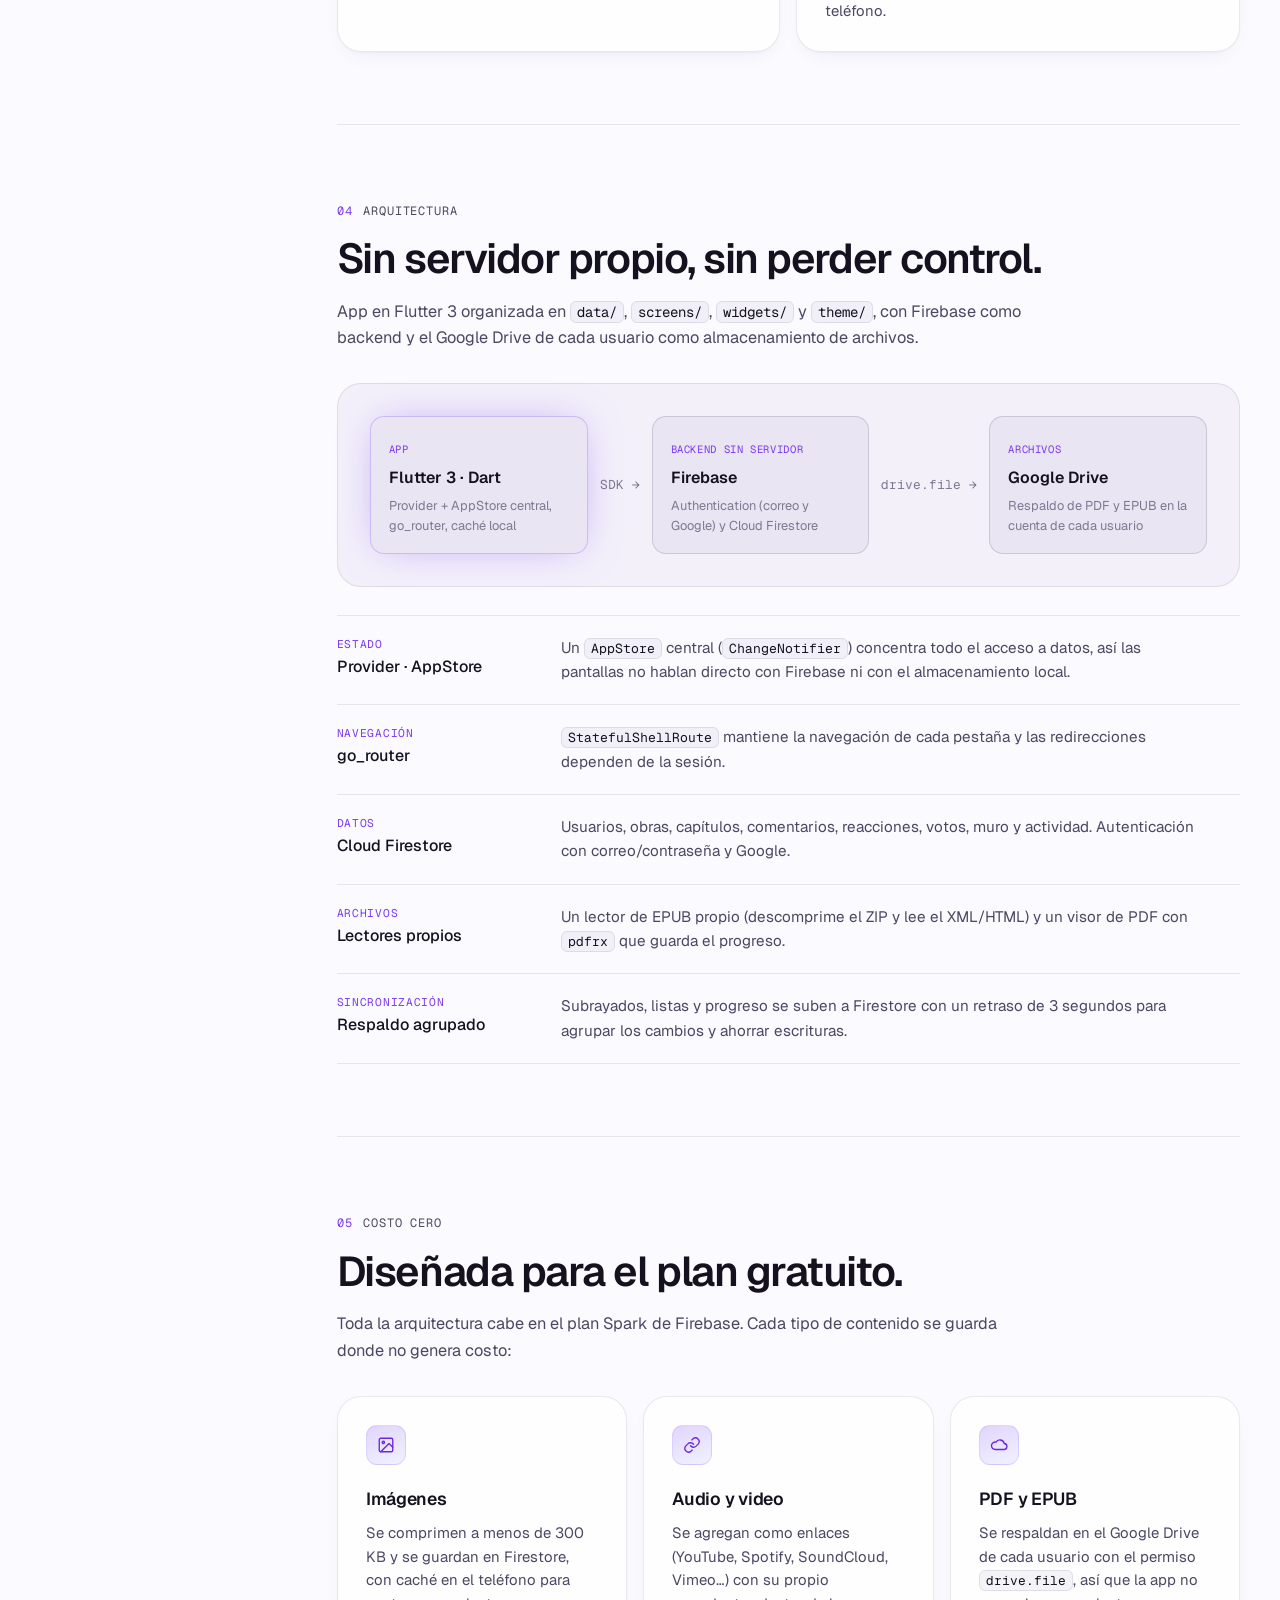
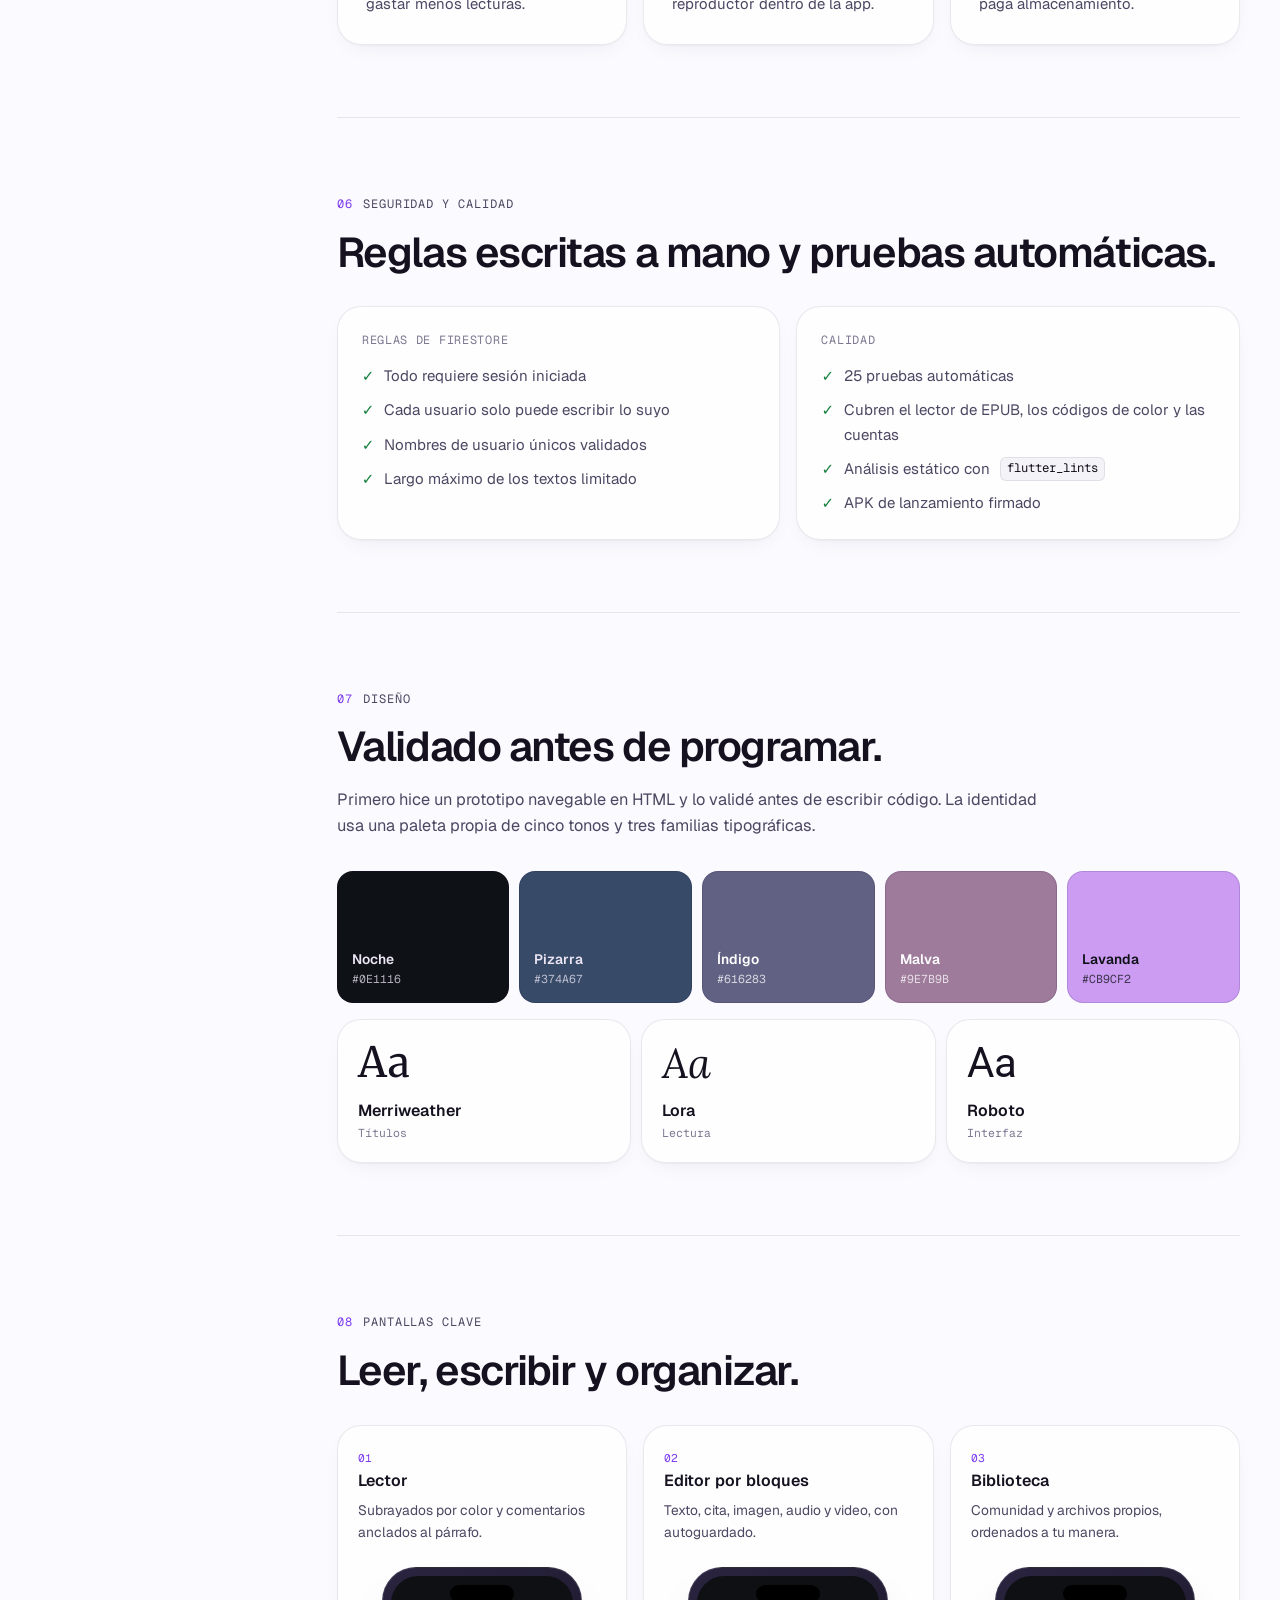
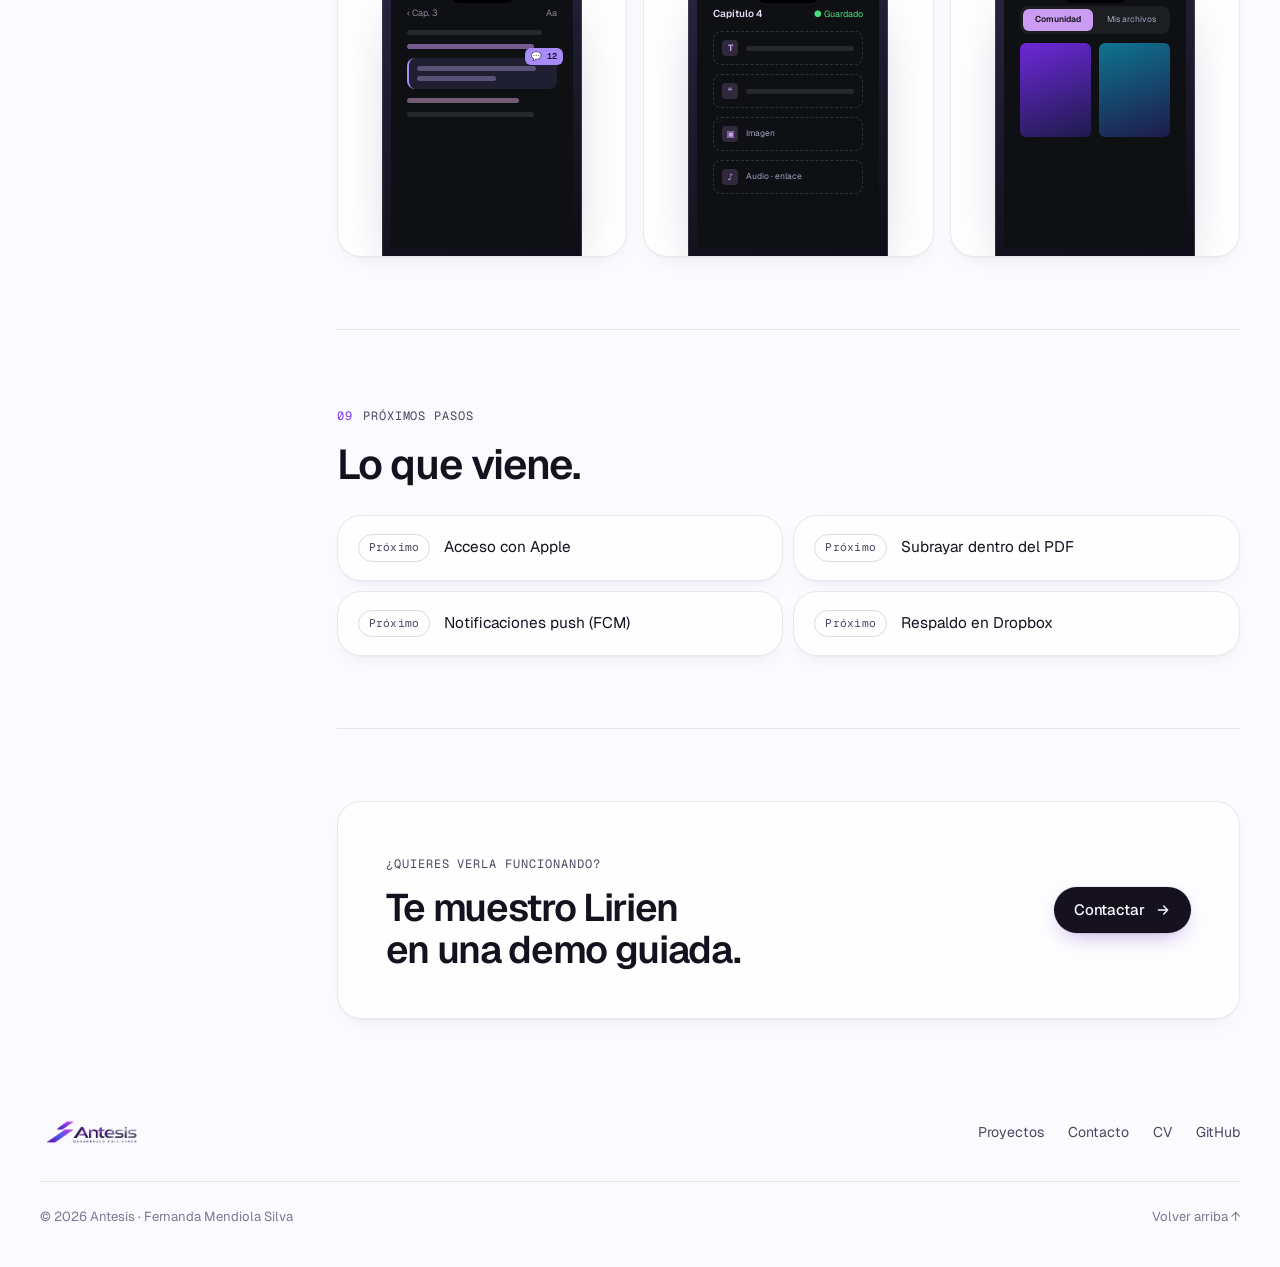
==== commit 5ea3ecc8: "Actualiza el case study de Lirien: MVP funcional en Android con Flutter y Firebase" ====
--- a/lirien.html
+++ b/lirien.html
@@ -78,13 +78,13 @@
             App móvil para lectores y escritores que reúne las historias de la comunidad y tu biblioteca personal de PDF y EPUB, con respaldo en la nube y sin depender de la conexión.
           </p>
           <div class="hero-actions reveal" style="--d:.22s">
-            <a href="https://github.com/fer161/fer161.github.io/releases/download/lirien-v1.0.0/Lirien-1.0.0.apk" class="btn btn-primary">
-              <svg viewBox="0 0 24 24" fill="none" stroke="currentColor" stroke-width="2" stroke-linecap="round" stroke-linejoin="round"><path d="M12 3v12m0 0-4-4m4 4 4-4M5 21h14"/></svg>
-              Descargar APK
+            <a href="index.html#contacto" class="btn btn-primary">
+              Solicitar demo
+              <svg class="arrow" viewBox="0 0 24 24" fill="none" stroke="currentColor" stroke-width="2" stroke-linecap="round" stroke-linejoin="round"><path d="M5 12h14M13 6l6 6-6 6"/></svg>
             </a>
             <span class="btn btn-ghost" style="cursor:default" title="El repositorio de Lirien es privado">🔒 Repositorio privado</span>
           </div>
-          <p class="apk-note reveal" style="--d:.26s">v1.0.0 · Android 64-bit · 33 MB · APK firmado</p>
+          <p class="apk-note reveal" style="--d:.26s">v1.0.0 · Android · APK firmado</p>
         </div>
 
         <dl class="meta-list reveal" style="--d:.2s">
@@ -400,15 +400,14 @@
 
         <div class="card next-project reveal">
           <div>
-            <span class="eyebrow">Pruébala</span>
-            <h2>Instala Lirien en tu Android<br />o pídeme una demo guiada.</h2>
+            <span class="eyebrow">¿Quieres verla funcionando?</span>
+            <h2>Te muestro Lirien<br />en una demo guiada.</h2>
           </div>
           <div class="hero-actions" style="margin-top:0">
-            <a href="https://github.com/fer161/fer161.github.io/releases/download/lirien-v1.0.0/Lirien-1.0.0.apk" class="btn btn-primary">
-              <svg viewBox="0 0 24 24" fill="none" stroke="currentColor" stroke-width="2" stroke-linecap="round" stroke-linejoin="round"><path d="M12 3v12m0 0-4-4m4 4 4-4M5 21h14"/></svg>
-              Descargar APK
+            <a href="index.html#contacto" class="btn btn-primary">
+              Contactar
+              <svg class="arrow" viewBox="0 0 24 24" fill="none" stroke="currentColor" stroke-width="2" stroke-linecap="round" stroke-linejoin="round"><path d="M5 12h14M13 6l6 6-6 6"/></svg>
             </a>
-            <a href="index.html#contacto" class="btn btn-ghost">Contactar</a>
           </div>
         </div>
       </div>
